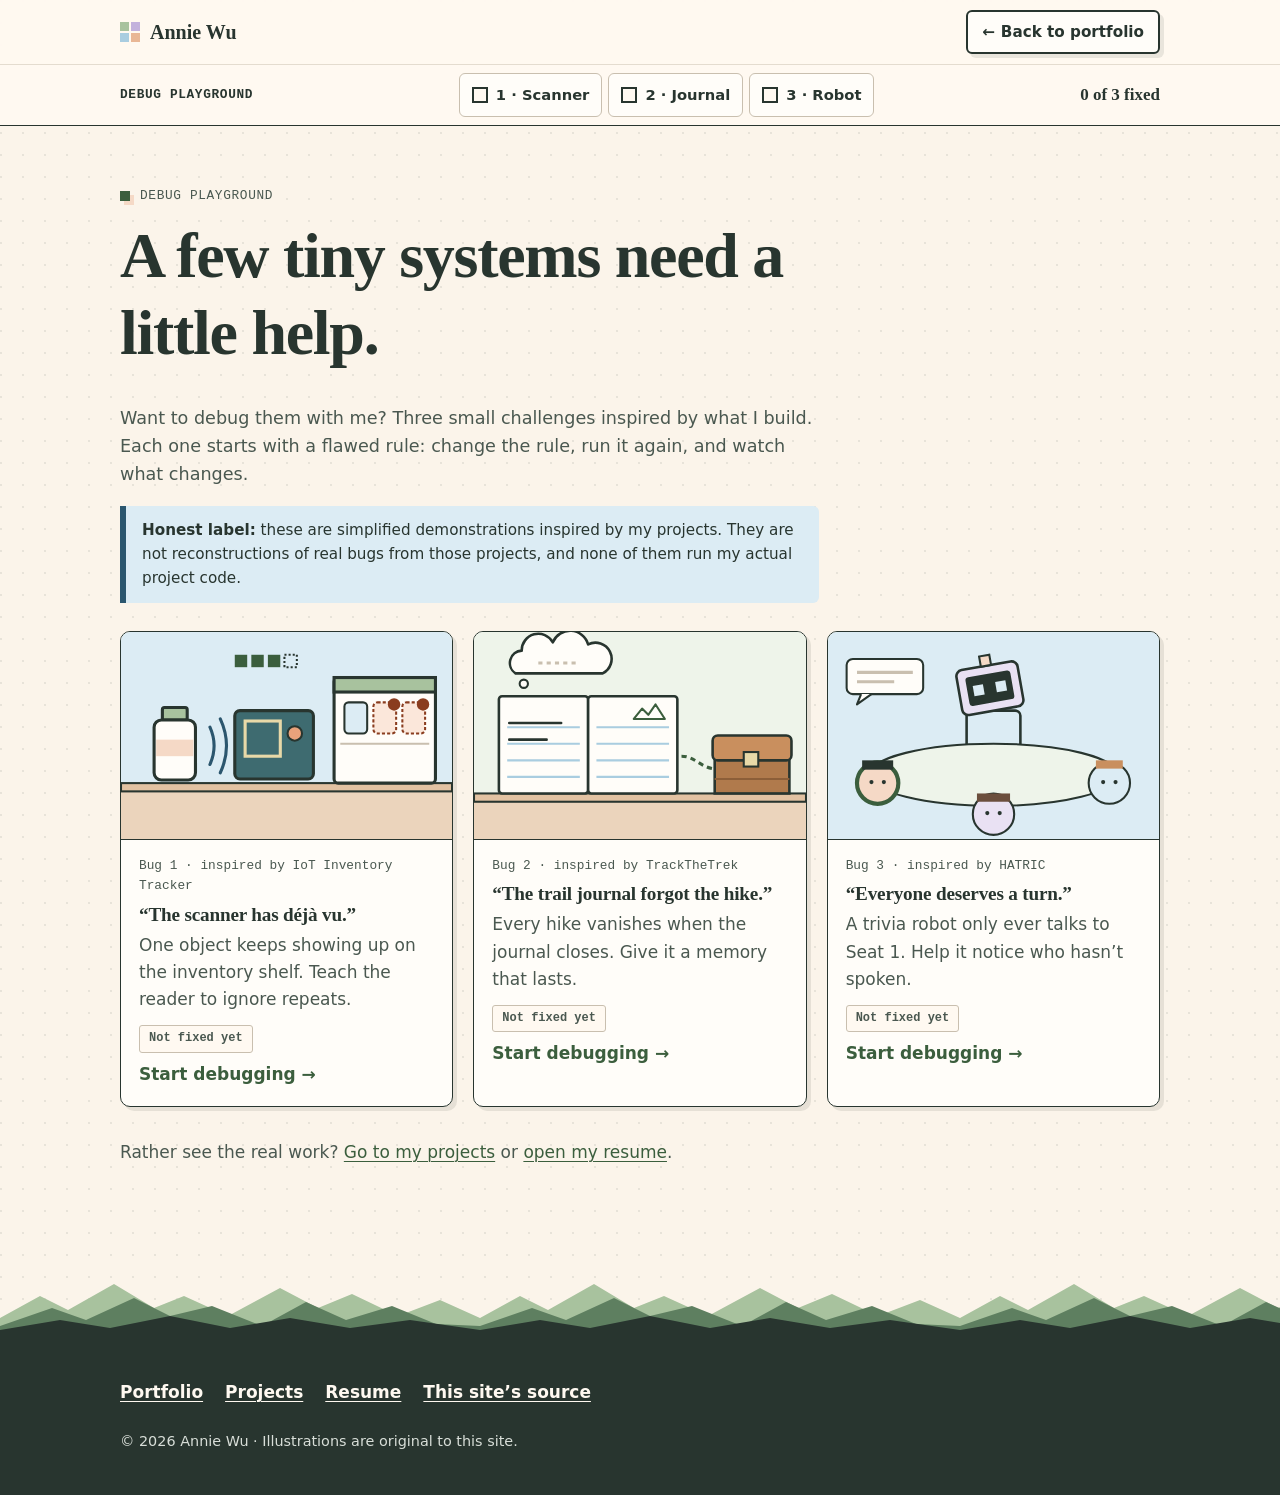
==== playground/index.html @ b7afb251 "base work" ====
<!doctype html>
<html lang="en">
<head>
  <meta charset="utf-8">
  <meta name="viewport" content="width=device-width, initial-scale=1">
  <title>Debug Playground · Annie Wu</title>
  <meta name="description" content="Annie Wu's Debug Playground: three tiny interactive systems, inspired by her projects, that need a little help.">
  <meta name="theme-color" content="#FFF9F1">
  <link rel="icon" href="../assets/favicon.svg" type="image/svg+xml">
  <link rel="stylesheet" href="../styles.css?v=20261107l">
  <script>document.documentElement.classList.add('js');</script>
</head>
<body class="pg-page">
  <a class="skip-link" href="#main">Skip to main content</a>

  <header class="site-header">
    <div class="wrap header-inner">
      <a class="brand" href="../index.html" aria-label="Annie Wu, back to the portfolio">
        <span class="brand-mark" aria-hidden="true"><i></i><i></i><i></i><i></i></span>
        Annie Wu
      </a>
      <a class="btn btn-small btn-secondary" href="../index.html"><span aria-hidden="true">←</span> Back to portfolio</a>
    </div>
  </header>

  <nav class="pg-subnav" aria-label="Debug Playground">
    <div class="wrap pg-subnav-inner">
      <a class="pg-home" href="index.html" aria-current="page">Debug Playground</a>
      <ol class="pg-steps">
        <li><a href="scanner.html" data-chip="scanner"><span class="chip-box" aria-hidden="true"></span>1 · Scanner<span class="visually-hidden" data-chip-state> (not fixed yet)</span></a></li>
        <li><a href="journal.html" data-chip="journal"><span class="chip-box" aria-hidden="true"></span>2 · Journal<span class="visually-hidden" data-chip-state> (not fixed yet)</span></a></li>
        <li><a href="robot.html" data-chip="robot"><span class="chip-box" aria-hidden="true"></span>3 · Robot<span class="visually-hidden" data-chip-state> (not fixed yet)</span></a></li>
      </ol>
      <p class="pg-count"><span data-fixed-count>0</span> of 3 fixed</p>
    </div>
  </nav>

  <main id="main" tabindex="-1" class="pg-main">
    <div class="wrap">
      <header class="pg-hub-head">
        <p class="section-kicker"><span class="block-dot" aria-hidden="true"></span>Debug Playground</p>
        <h1>A few tiny systems need a little help.</h1>
        <p class="section-intro">Want to debug them with me? Three small challenges inspired by what I build. Each one starts with a flawed rule: change the rule, run it again, and watch what changes.</p>
        <p class="disclaimer"><strong>Honest label:</strong> these are simplified demonstrations inspired by my projects. They are not reconstructions of real bugs from those projects, and none of them run my actual project code.</p>
      </header>
      <ol class="pg-cards" aria-label="The three bugs">
          <li class="pg-card">
            <img src="../assets/pg-scanner.svg" width="320" height="200" alt="Illustration: a water bottle at an RFID reader, with the same bottle on the inventory shelf three times.">
            <div class="pg-card-body">
              <p class="scenario-num">Bug 1 · inspired by IoT Inventory Tracker</p>
              <h2><a href="scanner.html">“The scanner has déjà vu.”</a></h2>
              <p>One object keeps showing up on the inventory shelf. Teach the reader to ignore repeats.</p>
              <p class="pg-card-foot"><span class="status-badge" data-status="scanner">Not fixed yet</span> <span class="pg-card-cta" aria-hidden="true">Start debugging →</span></p>
            </div>
          </li>
          <li class="pg-card">
            <img src="../assets/pg-journal.svg" width="320" height="200" alt="Illustration: an open trail journal, a thought cloud, and a storage chest.">
            <div class="pg-card-body">
              <p class="scenario-num">Bug 2 · inspired by TrackTheTrek</p>
              <h2><a href="journal.html">“The trail journal forgot the hike.”</a></h2>
              <p>Every hike vanishes when the journal closes. Give it a memory that lasts.</p>
              <p class="pg-card-foot"><span class="status-badge" data-status="journal">Not fixed yet</span> <span class="pg-card-cta" aria-hidden="true">Start debugging →</span></p>
            </div>
          </li>
          <li class="pg-card">
            <img src="../assets/pg-robot.svg" width="320" height="200" alt="Illustration: a blocky robot at a round table looking at one of three players.">
            <div class="pg-card-body">
              <p class="scenario-num">Bug 3 · inspired by HATRIC</p>
              <h2><a href="robot.html">“Everyone deserves a turn.”</a></h2>
              <p>A trivia robot only ever talks to Seat 1. Help it notice who hasn’t spoken.</p>
              <p class="pg-card-foot"><span class="status-badge" data-status="robot">Not fixed yet</span> <span class="pg-card-cta" aria-hidden="true">Start debugging →</span></p>
            </div>
          </li>
      </ol>
      <p class="pg-hub-foot">Rather see the real work? <a href="../index.html#projects">Go to my projects</a> or <a href="../Annie-Wu-Resume.pdf" target="_blank" rel="noopener">open my resume<span class="visually-hidden"> (PDF, opens in a new tab)</span></a>.</p>
    </div>
  </main>

  <footer class="site-footer pg-footer">
    <div class="mountains" aria-hidden="true"></div>
    <div class="wrap footer-inner">
      <ul class="footer-links">
        <li><a href="../index.html">Portfolio</a></li>
        <li><a href="../index.html#projects">Projects</a></li>
        <li><a href="../Annie-Wu-Resume.pdf" target="_blank" rel="noopener">Resume<span class="visually-hidden"> (PDF, opens in a new tab)</span></a></li>
        <li><a href="https://github.com/awu0521/anniewu.dev" target="_blank" rel="noopener">This site’s source<span class="visually-hidden"> (opens in a new tab)</span></a></li>
      </ul>
      <p class="footer-note">© 2026 Annie Wu · Illustrations are original to this site.</p>
    </div>
  </footer>

  <script src="../script.js?v=20261107l" defer></script>
</body>
</html>
---- styles.css ----
/* =========================================================
   Annie Wu — The Portfolio You Can Debug
   Plain CSS, no build step.
   ========================================================= */

:root {
  /* Palette from the brief */
  --cream: #FFF9F1;
  --ink: #28352F;
  --sage: #DCE8D6;
  --lavender: #E9E1F3;
  --blue: #DCECF4;
  --peach: #F5D9C6;

  /* Derived, contrast-safe accents (all ≥ 4.5:1 on cream and on their tints) */
  --ink-soft: #4A5850;
  --sage-deep: #3B5E3D;
  --lavender-deep: #574178;
  --blue-deep: #2B566E;
  --peach-deep: #84442A;
  --paper: #FFFDF9;
  --line: #E4DCCF;
  --line-strong: #C9BFAF;
  --ok: #2F6B3A;
  --ok-bg: #E3F0DD;
  --warn: #8A3D1F;
  --warn-bg: #FBE7DA;

  --shadow-soft: 0 1px 2px rgba(40, 53, 47, .06), 0 6px 20px rgba(40, 53, 47, .06);
  --shadow-block: 4px 4px 0 rgba(40, 53, 47, .10);
  --radius: 10px;
  --radius-sm: 6px;

  --font-serif: "Iowan Old Style", "Palatino Linotype", Palatino, "Book Antiqua", Georgia, "Times New Roman", serif;
  --font-sans: system-ui, -apple-system, "Segoe UI", Roboto, "Helvetica Neue", Arial, sans-serif;
  --font-mono: ui-monospace, "SF Mono", Menlo, Consolas, "Liberation Mono", monospace;

  --wrap: 1120px;
  --gutter: clamp(16px, 4vw, 40px);
  --section-y: clamp(56px, 7vw, 88px);
  --header-h: 64px;
}

*, *::before, *::after { box-sizing: border-box; }

html {
  scroll-behavior: smooth;
  scroll-padding-top: calc(var(--header-h) + 12px);
  -webkit-text-size-adjust: 100%;
}

body {
  margin: 0;
  background: var(--cream);
  color: var(--ink);
  font-family: var(--font-sans);
  font-size: 1.0625rem;
  line-height: 1.6;
  text-rendering: optimizeLegibility;
  overflow-x: hidden;
}

img, svg { max-width: 100%; height: auto; display: block; }

h1, h2, h3, h4 {
  font-family: var(--font-serif);
  line-height: 1.2;
  margin: 0 0 .5em;
  font-weight: 700;
  letter-spacing: -.01em;
}
h1 { font-size: clamp(2.4rem, 5.6vw, 4rem); letter-spacing: -.02em; }
h2 { font-size: clamp(1.8rem, 3.6vw, 2.6rem); }
h3 { font-size: 1.3rem; }
h4 { font-size: 1rem; font-family: var(--font-sans); }

p { margin: 0 0 1em; }
ul, ol { padding-left: 1.2em; }

a { color: var(--sage-deep); text-decoration-thickness: .08em; text-underline-offset: .18em; }
a:hover { color: var(--ink); }

code, .mono { font-family: var(--font-mono); font-size: .88em; }
code { background: rgba(40, 53, 47, .06); padding: .08em .35em; border-radius: 4px; }

/* Visible keyboard focus everywhere */
:focus-visible {
  outline: 3px solid var(--blue-deep);
  outline-offset: 3px;
  border-radius: 4px;
}
main:focus { outline: none; }

.visually-hidden {
  position: absolute !important;
  width: 1px; height: 1px;
  padding: 0; margin: -1px;
  overflow: hidden; clip: rect(0 0 0 0);
  white-space: nowrap; border: 0;
}

.skip-link {
  position: absolute;
  left: 12px; top: -100px;
  z-index: 100;
  background: var(--ink);
  color: var(--cream);
  padding: 10px 16px;
  border-radius: var(--radius-sm);
  font-weight: 600;
}
.skip-link:focus { top: 12px; color: var(--cream); }

.wrap {
  width: 100%;
  max-width: var(--wrap);
  margin: 0 auto;
  padding: 0 var(--gutter);
}

/* ---------- Header ---------- */
.site-header {
  position: sticky;
  top: 0;
  z-index: 50;
  background: rgba(255, 249, 241, .92);
  backdrop-filter: saturate(140%) blur(8px);
  -webkit-backdrop-filter: saturate(140%) blur(8px);
  border-bottom: 1px solid var(--line);
}
.header-inner {
  display: flex;
  align-items: center;
  justify-content: space-between;
  min-height: var(--header-h);
  gap: 16px;
}
.brand {
  display: inline-flex;
  align-items: center;
  gap: 10px;
  font-family: var(--font-serif);
  font-weight: 700;
  font-size: 1.25rem;
  color: var(--ink);
  text-decoration: none;
}
.brand-mark {
  display: grid;
  grid-template-columns: 9px 9px;
  gap: 2px;
}
.brand-mark i { width: 9px; height: 9px; display: block; }
.brand-mark i:nth-child(1) { background: #A8C29E; }
.brand-mark i:nth-child(2) { background: #C3B2DC; }
.brand-mark i:nth-child(3) { background: #A9CDE0; }
.brand-mark i:nth-child(4) { background: #E9B795; }

.site-nav ul {
  list-style: none;
  display: flex;
  gap: 4px;
  margin: 0;
  padding: 0;
}
.site-nav a {
  display: block;
  padding: 8px 12px;
  border-radius: var(--radius-sm);
  color: var(--ink);
  text-decoration: none;
  font-size: .95rem;
  font-weight: 500;
}
.site-nav a:hover { background: var(--sage); }
.site-nav .nav-resume {
  border: 1.5px solid var(--ink);
  margin-left: 6px;
}
.site-nav .nav-resume:hover { background: var(--ink); color: var(--cream); }

.nav-toggle {
  display: none;
  align-items: center;
  gap: 8px;
  font: inherit;
  font-weight: 600;
  font-size: .95rem;
  color: var(--ink);
  background: transparent;
  border: 1.5px solid var(--ink);
  border-radius: var(--radius-sm);
  min-height: 44px;
  padding: 0 14px;
  cursor: pointer;
}
.nav-toggle-bars,
.nav-toggle-bars::before,
.nav-toggle-bars::after {
  display: block;
  width: 16px;
  height: 2px;
  background: var(--ink);
  position: relative;
}
.nav-toggle-bars::before, .nav-toggle-bars::after { content: ""; position: absolute; left: 0; }
.nav-toggle-bars::before { top: -5px; }
.nav-toggle-bars::after { top: 5px; }

@media (max-width: 860px) {
  /* Only collapse when JS is running; without JS the links simply wrap. */
  .js .nav-toggle { display: inline-flex; }
  .js .site-nav {
    position: absolute;
    left: 0; right: 0; top: 100%;
    background: var(--cream);
    border-bottom: 1px solid var(--line);
    box-shadow: var(--shadow-soft);
    padding: 8px var(--gutter) 16px;
    display: none;
  }
  .js .site-nav.is-open { display: block; }
  .js .site-nav ul { flex-direction: column; }
  .js .site-nav a { padding: 12px; font-size: 1.05rem; }
  .js .site-nav .nav-resume { margin: 8px 0 0; text-align: center; }

  html:not(.js) .header-inner { flex-wrap: wrap; padding-top: 8px; padding-bottom: 8px; }
  html:not(.js) .site-nav ul { flex-wrap: wrap; }
}

/* ---------- Buttons & links ---------- */
.btn {
  display: inline-flex;
  align-items: center;
  justify-content: center;
  gap: 6px;
  min-height: 46px;
  padding: 10px 20px;
  border-radius: var(--radius-sm);
  border: 2px solid var(--ink);
  font: inherit;
  font-weight: 600;
  font-size: 1rem;
  line-height: 1.2;
  text-decoration: none;
  cursor: pointer;
  touch-action: manipulation;
  transition: transform .12s ease, box-shadow .12s ease, background-color .12s ease;
  -webkit-user-select: none;
  user-select: none;
}
.btn-primary { background: var(--ink); color: var(--cream); box-shadow: var(--shadow-block); }
.btn-primary:hover { color: var(--cream); background: #1d2823; }
.btn-secondary { background: var(--paper); color: var(--ink); box-shadow: var(--shadow-block); }
.btn-secondary:hover { background: var(--sage); color: var(--ink); }
.btn-ghost { background: transparent; color: var(--ink); border-color: var(--line-strong); border-style: dashed; }
.btn-ghost:hover { background: rgba(40, 53, 47, .05); color: var(--ink); }
.btn:active { transform: translate(2px, 2px); box-shadow: 2px 2px 0 rgba(40, 53, 47, .10); }
.btn-small { min-height: 44px; padding: 8px 14px; font-size: .95rem; }
.btn-note { font-weight: 400; font-size: .85em; opacity: .85; }
.btn[disabled], .btn[aria-disabled="true"] { opacity: .55; cursor: progress; }

.text-link {
  font-weight: 600;
  color: var(--sage-deep);
}
.text-link span { display: inline-block; transition: transform .15s ease; }
.text-link:hover span { transform: translateX(3px); }

.actions { display: flex; flex-wrap: wrap; gap: 12px; margin: 28px 0 32px; }

/* ---------- Hero: the whole room (wall + bookshelf + window + desk) ---------- */
.hero {
  --desk-h: clamp(120px, 15vh, 168px);   /* depth of the desk top */
  --k: 1;            /* scale for the desk items */
  --edge: calc(var(--desk-h) + 13px); /* top of the desk's back edge, where things stand */
  position: relative;
  display: flex;
  flex-direction: column;
  min-height: calc(100vh - var(--header-h));
  min-height: calc(100svh - var(--header-h));
  background: #FBF1E4;
  overflow: hidden;
}
.room-wall {
  flex: 1;
  position: relative;
  display: flex;
  align-items: flex-start;
  padding: clamp(20px, 3.5vh, 52px) 0 calc(64px * var(--k) + clamp(36px, 6vh, 80px));
}
.room-wall::before { /* a few faint blocks on the wall */
  content: "";
  position: absolute;
  top: 40px; left: 47%;
  width: 16px; height: 16px;
  background: #F3E5D3;
  box-shadow: 30px 34px 0 -4px #F3E5D3, -70px 150px 0 -3px #F3E5D3, 46px 260px 0 -5px #F3E5D3, 420px 10px 0 -4px #F3E5D3;
}
.room-wall > .wrap { width: 100%; }
.room-grid {
  position: relative;
  display: grid;
  grid-template-columns: minmax(0, 1.1fr) minmax(0, .9fr);
  gap: clamp(28px, 5vw, 72px);
  align-items: start;
}
.room-left { padding-top: clamp(8px, 4vh, 48px); }
.eyebrow {
  font-family: var(--font-mono);
  font-size: .8rem;
  letter-spacing: .04em;
  text-transform: uppercase;
  color: var(--ink-soft);
  margin-bottom: 18px;
}
.lede { font-size: clamp(1.1rem, 1.6vw, 1.25rem); max-width: 32em; color: var(--ink); }
.hero h1 { font-size: clamp(2rem, min(4.4vw, 6.4vh), 3.2rem); }
.bug-g { color: var(--warn); font-style: italic; letter-spacing: -.02em; } /* the bug that snuck into "building" */

/* Bookshelf with two books that are the hero's links */
.shelf {
  position: relative;
  display: flex;
  align-items: flex-end;
  width: max-content;
  min-width: 290px;
  margin-top: clamp(16px, 3vh, 30px);
  padding: 0 24px;
}
.shelf-books { display: flex; align-items: flex-end; gap: 6px; }
.book {
  position: relative;
  display: flex;
  align-items: center;
  justify-content: center;
  width: 56px;
  border: 3px solid var(--ink);
  border-radius: 4px 4px 2px 2px;
  color: var(--ink);
  text-decoration: none;
  box-shadow: 4px 0 0 rgba(40, 53, 47, .14);
  transition: transform .18s ease, box-shadow .18s ease;
}
.book::before, .book::after { /* spine bands */
  content: "";
  position: absolute;
  left: 0; right: 0;
  height: 8px;
  background: rgba(40, 53, 47, .18);
}
.book::before { top: 14px; }
.book::after { bottom: 14px; }
.book-about { height: clamp(118px, 15vh, 156px); background: #E9B795; }
.book-skills { height: clamp(110px, 14vh, 146px); width: 50px; background: #A9CDE0; }
.book-projects { height: clamp(128px, 16.5vh, 166px); background: #C3B2DC; }
.book-resume { height: clamp(116px, 15vh, 154px); width: 52px; background: #A8C29E; }
.book-label {
  writing-mode: vertical-rl;
  font-family: var(--font-mono);
  font-weight: 700;
  font-size: .74rem;
  letter-spacing: .08em;
  text-transform: uppercase;
  white-space: nowrap;
}
.book:hover, .book:focus-visible { transform: translateY(-14px); color: var(--ink); box-shadow: 4px 6px 0 rgba(40, 53, 47, .16); }
.book:focus-visible { outline-offset: 4px; }
/* An unlabeled book leaning against the others */
.book-lean {
  height: clamp(100px, 13vh, 138px);
  width: 28px;
  margin-left: clamp(20px, 2.7vh, 28px);
  background: #E9E1F3;
  transform-origin: bottom left;
  rotate: -12deg;
  pointer-events: none;
}
.shelf-ball { width: 52px; height: auto; margin-left: 14px; }
.shelf-plant { width: 46px; height: auto; margin-left: 10px; }
.shelf-plank {
  position: absolute;
  left: 0; right: 0; bottom: -14px;
  height: 14px;
  background: #E8CDB2;
  border: 3px solid var(--ink);
  border-radius: 3px;
}
.shelf-plank::before, .shelf-plank::after { /* brackets */
  content: "";
  position: absolute;
  top: 100%;
  width: 12px; height: 16px;
  background: #D9B795;
  border: 2.5px solid var(--ink);
  border-top: 0;
}
.shelf-plank::before { left: 18px; }
.shelf-plank::after { right: 18px; }
.shelf-hint {
  position: static;
  max-width: 480px;
  margin: 10px 0 0 auto;
  padding-left: 2.5%;
  font-family: var(--font-mono);
  font-size: .72rem;
  letter-spacing: .06em;
  color: var(--ink-soft);
}

/* Window (now on the right) and the pinned sticky note */
.room-right { position: relative; padding-top: clamp(12px, 6vh, 64px); margin-right: calc(-1 * clamp(0px, 1.8vw, 30px)); }
.window-unit { position: relative; max-width: 480px; margin: 0 0 0 auto; }
.room-window { max-width: none; }
/* The window sill IS the bookshelf: the books stand on the sill drawn in the window
   picture, in front of the bottom of the mountain view. Positions are fractions of the
   window drawing (sill: x 36–372 of 344 wide, its top edge 19.5 units above the bottom). */
.shelf.shelf-sill {
  position: absolute;
  left: 5%; right: 5%;
  bottom: 7.8%;
  width: auto;
  min-width: 0;
  margin: 0;
  padding: 0 10px;
}
.shelf-sill .shelf-plant { margin-left: auto; }
.shelf-sill .shelf-plank { display: none; } /* the drawn window sill is the shelf */
.room-window svg { display: block; width: 100%; height: auto; }

/* The desk: full width along the bottom of the hero */
.desk-unit {
  position: relative;
  flex: none;
  width: min(calc(100% - 2 * var(--gutter)), calc(var(--wrap) + 160px));
  margin: 0 auto;
}
.desk {
  position: relative;
  height: var(--desk-h);
  border-left: 3px solid var(--ink);
  border-right: 3px solid var(--ink);
  background:
    linear-gradient(90deg, transparent 0 8%, #E2C8AE 8% 14%, transparent 14% 52%, #E2C8AE 52% 62%, transparent 62%) 0 34% / 100% 4px no-repeat,
    linear-gradient(90deg, transparent 0 30%, #E2C8AE 30% 38%, transparent 38% 80%, #E2C8AE 80% 88%, transparent 88%) 0 72% / 100% 4px no-repeat,
    #EBD4BC;
}
.desk::before { /* the desk's back edge */
  content: "";
  position: absolute;
  left: -3px; right: -3px; top: -16px;
  height: 16px;
  background: #E2C2A2;
  border: 3px solid var(--ink);
  border-radius: 4px 4px 0 0;
}
.desk-front { /* thick front edge of the desk top, with legs below */
  position: relative;
  height: 26px;
  background: #D9B795;
  border: 3px solid var(--ink);
  border-radius: 0 0 4px 4px;
  box-shadow: inset 0 -6px 0 rgba(40, 53, 47, .08);
}
.desk-leg {
  position: absolute;
  top: calc(100% + 3px);
  width: 22px;
  height: clamp(18px, 3.4vh, 34px);
  background: #C9A07A;
  border: 3px solid var(--ink);
  border-top: 0;
}
.leg-l { left: 4%; }
.leg-r { right: 4%; }
.room-floor {
  flex: none;
  height: calc(clamp(18px, 3.4vh, 34px) + 14px);
  margin-top: 0;
  background: linear-gradient(#FBF1E4 0 calc(100% - 14px), var(--ink) calc(100% - 14px) calc(100% - 11px), #E8D5BE calc(100% - 11px));
}
.desk-items { position: relative; max-width: var(--wrap); height: 100%; margin: 0 auto; }
.desk-item { position: absolute; display: block; margin: 0; }
.desk-item > svg { display: block; width: 100%; height: auto; }
.item-breadboard { left: 3%; bottom: calc(var(--desk-h) * .16); width: calc(132px * var(--k)); }
.item-breadboard > svg { rotate: -6deg; } /* a little askew */
.item-computer {
  left: 2%;
  bottom: var(--edge);
  width: calc(460px * var(--k));
  display: flex;
  flex-direction: column;
  align-items: center;
}
.monitor {
  position: relative;
  width: 100%;
  padding: calc(12px * var(--k)) calc(12px * var(--k)) calc(18px * var(--k));
  background: #FFFDF9;
  border: 3px solid var(--ink);
  border-radius: 10px;
  box-shadow: 5px 5px 0 rgba(40, 53, 47, .14);
}
.monitor::after { /* power light */
  content: "";
  position: absolute;
  right: 14px; bottom: calc(6px * var(--k));
  width: 6px; height: 6px;
  background: #7FC77A;
  border: 1.5px solid var(--ink);
}
.monitor-screen {
  padding: calc(10px * var(--k)) calc(14px * var(--k)) calc(12px * var(--k));
  background:
    repeating-linear-gradient(0deg, rgba(143, 227, 155, .05) 0 1px, transparent 1px 3px),
    #17201C;
  border: 2.5px solid var(--ink);
  border-radius: 6px;
  font-family: var(--font-mono);
  font-size: calc(.86rem * var(--k));
  line-height: 1.5;
  color: #8FE39B;
  text-shadow: 0 0 6px rgba(143, 227, 155, .25);
}
.monitor-screen p { margin: 0; }
.monitor-screen .term-bar {
  display: flex;
  justify-content: space-between;
  gap: 8px;
  margin-bottom: .5em;
  padding-bottom: .35em;
  border-bottom: 1px dashed rgba(143, 227, 155, .3);
  font-size: .78em;
  letter-spacing: .1em;
  text-transform: uppercase;
  color: #6FBF7B;
}
.term-status { display: inline-flex; align-items: center; gap: 4px; }
.term-status i { width: 7px; height: 7px; background: #8FE39B; display: inline-block; }
.term-status i:nth-child(2) { background: #F5D9C6; }
.term-status i:nth-child(3) { background: #A9CDE0; }
.term-prompt { color: #F5D9C6; }
.term-line { color: #DCECF4; }
.monitor-screen .term-out { margin: .15em 0 .3em; }
.term-cursor {
  display: inline-block;
  width: .6em; height: 1.1em;
  vertical-align: text-bottom;
  background: #8FE39B;
  animation: term-blink 1.1s steps(1) infinite;
}
@keyframes term-blink { 50% { opacity: 0; } }
.monitor-screen .term-note { min-height: 1.5em; }
.monitor-screen .is-dim { color: #5E9E69; }

/* Fade between the hero and a section when a book is pulled */
.page-fade {
  position: fixed;
  inset: 0;
  z-index: 45; /* under the sticky header */
  background: var(--cream);
  opacity: 0;
  pointer-events: none;
  transition: opacity .4s ease;
}
.page-fade.is-on { opacity: 1; }
.is-entering { animation: section-in .75s ease both; }
@keyframes section-in { from { opacity: 0; transform: translateY(16px); } to { opacity: 1; transform: none; } }
h2[tabindex="-1"]:focus { outline: none; }
.monitor-neck {
  width: calc(46px * var(--k));
  height: calc(24px * var(--k));
  background: #E4DCCF;
  border-left: 3px solid var(--ink);
  border-right: 3px solid var(--ink);
}
.monitor-base {
  width: calc(160px * var(--k));
  height: calc(12px * var(--k));
  background: #E4DCCF;
  border: 3px solid var(--ink);
  border-radius: 6px 6px 2px 2px;
}
.item-parts { left: 15.4%; bottom: calc(var(--desk-h) * .04); width: calc(86px * var(--k)); }
.item-keyboard { left: 24%; bottom: calc(var(--desk-h) * .14); width: calc(244px * var(--k)); }
.item-mouse { left: 47.6%; bottom: calc(var(--desk-h) * .18); width: calc(46px * var(--k)); rotate: 8deg; }
.mouse-cord { position: absolute; inset: 0; width: 100%; height: 100%; overflow: visible; pointer-events: none; }
.mouse-cord path { fill: none; stroke: var(--ink); stroke-width: 2.5; stroke-linecap: round; }
.item-pup { left: 58%; bottom: var(--edge); width: calc(130px * var(--k)); }
.item-nameplate { /* a long white desk name bar, extruded up and to the right */
  left: 56%;
  bottom: calc(var(--desk-h) * .58);
  display: flex;
  align-items: center;
  gap: 12px;
  padding: 7px 26px;
  background: #FFFFFF;
  border: 2.5px solid var(--ink);
  border-radius: 2px;
  box-shadow:
    1px -1px 0 #E4DCCF, 2px -2px 0 #E4DCCF, 3px -3px 0 #E4DCCF, 4px -4px 0 #E4DCCF,
    5px -5px 0 #E4DCCF, 6px -6px 0 #E4DCCF, 7px -7px 0 #E4DCCF, 8px -8px 0 #E4DCCF,
    9px -9px 0 var(--ink),
    3px 5px 0 rgba(40, 53, 47, .16);
  line-height: 1;
  white-space: nowrap;
}
.nameplate-name { font-family: var(--font-serif); font-weight: 800; font-size: 1rem; }
.nameplate-sep { width: 6px; height: 6px; background: var(--ink); }
.nameplate-role { font-family: var(--font-mono); font-size: .68rem; font-weight: 700; letter-spacing: .1em; text-transform: uppercase; color: var(--ink-soft); }
.item-board { left: 81%; bottom: calc(var(--desk-h) * .14); width: calc(158px * var(--k)); }

/* Short laptop screens: tighten the wall so the whole room fits */
@media (min-width: 761px) and (max-height: 860px) {
  .room-wall { padding-top: 14px; }
  .hero .eyebrow { margin-bottom: 10px; }
  .hero h1 { margin-bottom: .3em; }
  .hero .lede { margin-bottom: 0; }
  .shelf { margin-top: 12px; }
}
@media (max-width: 1000px) {
  .hero { --k: .85; --desk-h: clamp(128px, 16vh, 166px); }
  .item-board { left: 79%; }
  .item-nameplate { left: 53.5%; }
}
@media (max-width: 760px) {
  .hero { min-height: 0; }
  .room-grid { grid-template-columns: 1fr; gap: 56px; }
  .room-wall { padding-bottom: calc(130px * var(--k)); }
  .room-left { padding-top: 0; }
  .room-right { padding-top: 0; margin-right: 0; }
  .window-unit { max-width: 380px; margin: 8px auto 0; }
}
@media (max-width: 560px) {
  .hero { --k: .72; --desk-h: 140px; }
  .item-mouse, .item-board, .item-nameplate, .shelf-plant, .item-parts { display: none; }
  .item-breadboard { left: 2%; }
  .item-keyboard { left: 49.5%; width: 49%; }
  .item-pup { left: 74%; }
  .room-wall { padding-bottom: 244px; }
  .item-computer { left: 1%; width: 71%; }
  .monitor-screen { font-size: .62rem; padding: 6px 8px 8px; }
  .shelf.shelf-sill { padding: 0 6px; }
  .book { width: 40px; }
  .book-skills, .book-resume { width: 38px; }
  .book-about { height: 104px; } .book-skills { height: 96px; } .book-projects { height: 116px; } .book-resume { height: 102px; }
  .book-lean { width: 22px; height: 88px; margin-left: 18px; }
  .book-label { font-size: .6rem; letter-spacing: .06em; }
  .shelf-ball { width: 36px; margin-left: auto; }
}

/* ---------- Sections ---------- */
.section { padding: var(--section-y) 0; position: relative; }
.section-tint { background: linear-gradient(180deg, rgba(220, 232, 214, .45), rgba(220, 236, 244, .35)); }
.section-tint::before { /* blocky top edge */
  content: "";
  position: absolute; left: 0; right: 0; top: 0; height: 8px;
  background:
    linear-gradient(90deg, transparent 0 24px, var(--cream) 24px 48px) repeat-x;
  background-size: 48px 8px;
  opacity: .9;
}
.section-kicker {
  display: inline-flex;
  align-items: center;
  gap: 10px;
  font-family: var(--font-mono);
  font-size: .8rem;
  letter-spacing: .05em;
  text-transform: uppercase;
  color: var(--ink-soft);
  margin-bottom: 12px;
}
.block-dot {
  width: 10px; height: 10px;
  background: var(--sage-deep);
  box-shadow: 4px 4px 0 var(--peach);
}
.section-intro { font-size: 1.1rem; max-width: 40em; color: var(--ink-soft); }

/* ---------- About ---------- */
.about-grid {
  display: grid;
  grid-template-columns: 1.1fr .9fr;
  gap: clamp(32px, 5vw, 64px);
  align-items: start;
  margin-top: 24px;
}
.about-text p { max-width: 36em; }
.facts { margin: 28px 0 0; display: grid; gap: 14px; }
.facts div {
  display: grid;
  grid-template-columns: 7.5em 1fr;
  gap: 12px;
  padding-top: 14px;
  border-top: 1px dashed var(--line-strong);
}
.facts dt { font-family: var(--font-mono); font-size: .8rem; text-transform: uppercase; letter-spacing: .04em; color: var(--ink-soft); padding-top: .2em; }
.facts dd { margin: 0; }

.field-notes {
  background: var(--paper);
  border: 1.5px solid var(--ink);
  border-radius: var(--radius);
  padding: 22px;
  box-shadow: var(--shadow-block);
  /* notebook ruling */
  background-image: repeating-linear-gradient(180deg, transparent 0 31px, rgba(43, 86, 110, .08) 31px 32px);
}
.notes-title { font-size: 1.2rem; }
.notes-title span { font-family: var(--font-sans); font-weight: 400; font-size: .85rem; color: var(--ink-soft); }
.notes { list-style: none; padding: 0; margin: 0; display: grid; grid-template-columns: 1fr 1fr; gap: 12px; }
.note {
  border-radius: var(--radius-sm);
  padding: 12px 14px;
  display: grid;
  align-content: start;
  gap: 2px;
  font-size: .95rem;
  position: relative;
}
.note strong { font-size: 1rem; }
.note span { color: var(--ink-soft); line-height: 1.45; }
.note-icon { width: 22px; height: 22px; fill: none; stroke: var(--ink); stroke-width: 1.6; stroke-linejoin: round; stroke-linecap: round; margin-bottom: 4px; }
.note-sage { background: var(--sage); --card-bg: var(--sage); }
.note-blue { background: var(--blue); --card-bg: var(--blue); }
.note-peach { background: var(--peach); --card-bg: var(--peach); }
.note-lavender { background: var(--lavender); --card-bg: var(--lavender); }

@media (max-width: 860px) {
  .about-grid { grid-template-columns: 1fr; }
}
@media (max-width: 480px) {
  .notes { grid-template-columns: 1fr; }
  .facts div { grid-template-columns: 1fr; gap: 2px; }
}

/* ---------- Field notes: flip cards with a folded-corner flap ---------- */
.notes .flip {
  padding: 0;
  background: none;
  perspective: 1000px;
  min-height: 220px;
  display: flex;
}
.flip-inner {
  position: relative;
  flex: 1;
  transform-style: preserve-3d;
  transition: transform .6s cubic-bezier(.3, .7, .3, 1);
}
.flip.is-flipped .flip-inner { transform: rotateY(180deg); }
.note-face {
  -webkit-backface-visibility: hidden;
  backface-visibility: hidden;
  border-radius: var(--radius-sm);
}
.note-front {
  height: 100%;
  padding: 12px 14px 30px;
  display: grid;
  align-content: start;
  gap: 2px;
  background: var(--card-bg);
}
.note-front strong { font-size: 1rem; }
.note-front > span { color: var(--ink-soft); line-height: 1.45; }
.note-back {
  position: absolute;
  inset: 0;
  margin: 0;
  overflow: hidden;
  transform: rotateY(180deg);
  background: var(--ink);
}
.note-back img { width: 100%; height: 100%; object-fit: cover; display: block; }
.photo-caption {
  position: absolute;
  top: 0; left: 0; right: 0;
  margin: 0;
  padding: 10px 12px 34px;
  color: #fff;
  font-weight: 700;
  font-size: .92rem;
  line-height: 1.3;
  text-shadow: 0 1px 3px rgba(0, 0, 0, .6);
  background: linear-gradient(rgba(0, 0, 0, .62), rgba(0, 0, 0, 0));
}
/* The flap: a folded-down corner. It's a real button (click/tap/Enter pins the flip). */
.flap {
  position: absolute;
  right: 0;
  bottom: 0;
  z-index: 2;
  width: 30px;
  height: 30px;
  padding: 0;
  border: 0;
  border-radius: 0 0 var(--radius-sm) 0;
  cursor: pointer;
  background:
    linear-gradient(315deg, var(--paper) 0 50%, transparent 50%),
    linear-gradient(315deg, transparent 0 46%, rgba(40, 53, 47, .28) 50%, transparent 56%);
  transition: width .18s ease, height .18s ease;
}
.flap::before { /* the underside of the folded paper */
  content: "";
  position: absolute;
  inset: 0;
  background: linear-gradient(135deg, rgba(255, 253, 249, .95) 0 48%, transparent 50%);
  filter: drop-shadow(-1px -1px 1px rgba(40, 53, 47, .2));
}
.flap::after { /* bigger touch target */
  content: "";
  position: absolute;
  inset: -10px;
}
.flap:hover, .flap:focus-visible, .flip.is-flipped .flap { width: 40px; height: 40px; }
.flap:focus-visible { outline-offset: 2px; }
@media (max-width: 480px) {
  .notes .flip { min-height: 260px; }
}

/* ---------- Superpowers ---------- */
.power {
  background: var(--paper);
  border: 1.5px solid var(--ink);
  border-radius: var(--radius);
  padding: 24px;
  box-shadow: var(--shadow-block);
  position: relative;
  overflow: hidden;
}
.power::before { /* colored block strip */
  content: "";
  position: absolute; left: 0; top: 0; bottom: 0; width: 8px;
}
.power-lavender::before { background: #C3B2DC; }
.power-blue::before { background: #A9CDE0; }
.power-peach::before { background: #E9B795; }
.power-sage::before { background: #A8C29E; }
.power p { color: var(--ink-soft); }
.evidence { font-size: .95rem; margin: 14px 0 0; color: var(--ink) !important; }
.evidence a { font-weight: 600; }

.chips { list-style: none; padding: 0; margin: 0; display: flex; flex-wrap: wrap; gap: 6px; }
.chips li {
  font-family: var(--font-mono);
  font-size: .78rem;
  padding: 4px 9px;
  border-radius: 3px;
  background: var(--cream);
  border: 1px solid var(--line-strong);
  color: var(--ink);
}



/* ---------- Projects ---------- */
.projects {
  display: grid;
  grid-template-columns: repeat(2, minmax(0, 1fr));
  gap: 24px;
  margin-top: 32px;
}
.project {
  display: flex;
  flex-direction: column;
  background: var(--paper);
  border: 1.5px solid var(--ink);
  border-radius: var(--radius);
  padding: 26px;
  box-shadow: var(--shadow-block);
}
.project-head { display: flex; justify-content: space-between; align-items: flex-start; gap: 12px; margin-bottom: 14px; }
.project-head h3 { margin-bottom: 4px; }
.project-meta { font-family: var(--font-mono); font-size: .8rem; color: var(--ink-soft); margin: 0; }
.status {
  flex: none;
  font-family: var(--font-mono);
  font-size: .75rem;
  font-weight: 600;
  padding: 4px 10px;
  border-radius: 3px;
  border: 1.5px solid currentColor;
  white-space: nowrap;
}
.status-progress { color: var(--lavender-deep); background: var(--lavender); }
.status-done { color: var(--sage-deep); background: var(--sage); }

.project-body { margin: 0 0 18px; display: grid; gap: 14px; }
.project-body dt {
  font-family: var(--font-mono);
  font-size: .75rem;
  text-transform: uppercase;
  letter-spacing: .05em;
  color: var(--ink-soft);
  margin-bottom: 4px;
}
.project-body dd { margin: 0; }
.project-body dd ul:not(.chips) { margin: 0; padding-left: 1.1em; }
.project-body dd ul:not(.chips) li + li { margin-top: 6px; }
.project-links { margin: auto 0 0; display: flex; flex-wrap: wrap; align-items: center; gap: 10px 18px; padding-top: 8px; }

.stat { display: flex; align-items: baseline; flex-wrap: wrap; gap: 4px 10px; margin-bottom: 8px; }
.stat-num { font-family: var(--font-serif); font-size: 2rem; font-weight: 700; line-height: 1; color: var(--peach-deep); }
.stat-label { font-weight: 600; }
.fine { font-size: .9rem; color: var(--ink-soft); margin: 0; }

@media (max-width: 860px) {
  .projects { grid-template-columns: 1fr; }
}

/* ---------- Debug Playground cards (playground hub) ---------- */
.pg-cards {
  list-style: none;
  padding: 0;
  margin: 28px 0 0;
  display: grid;
  grid-template-columns: repeat(3, minmax(0, 1fr));
  gap: 20px;
}
.pg-card {
  position: relative;
  background: var(--paper);
  border: 1.5px solid var(--ink);
  border-radius: var(--radius);
  box-shadow: var(--shadow-block);
  overflow: hidden;
  display: flex;
  flex-direction: column;
  transition: transform .15s ease, box-shadow .15s ease;
}
.pg-card:hover { transform: translate(-2px, -2px); box-shadow: 6px 6px 0 rgba(40, 53, 47, .14); }
.pg-card:focus-within { outline: 3px solid var(--blue-deep); outline-offset: 3px; }
.pg-card img { width: 100%; height: auto; border-bottom: 1.5px solid var(--ink); }
.pg-card-body { padding: 16px 18px 18px; display: grid; gap: 6px; }
.pg-card h2, .pg-card h3 { font-size: 1.2rem; margin: 0; }
.pg-card h2 a, .pg-card h3 a { color: var(--ink); text-decoration: none; }
/* The title link covers the whole card, so the card is one big target. */
.pg-card h2 a::after, .pg-card h3 a::after { content: ""; position: absolute; inset: 0; }
.pg-card h2 a:focus-visible, .pg-card h3 a:focus-visible { outline: none; }
.pg-card p { margin: 0; color: var(--ink-soft); }
.pg-card .scenario-num { margin: 0; }
.pg-card-foot { display: flex; justify-content: space-between; align-items: center; gap: 8px; flex-wrap: wrap; margin-top: 6px !important; }
.pg-card-cta { font-weight: 600; color: var(--sage-deep); }
.new-window { color: var(--sage-deep); font-family: var(--font-sans); font-size: .9em; }
.status-badge {
  font-family: var(--font-mono);
  font-size: .75rem;
  font-weight: 600;
  padding: 3px 9px;
  border-radius: 3px;
  border: 1.5px solid var(--line-strong);
  color: var(--ink-soft);
  background: var(--cream);
}
.status-badge.is-fixed { color: var(--ok); background: var(--ok-bg); border-color: var(--ok); }
@media (max-width: 860px) {
  .pg-cards { grid-template-columns: 1fr; max-width: 520px; }
}

/* ---------- Debug Playground: its own pages ---------- */
.pg-page {
  background:
    radial-gradient(circle at 1px 1px, rgba(40, 53, 47, .09) 1px, transparent 1.5px) 0 0 / 22px 22px,
    #FBF4EA;
}
.pg-page .site-header { background: rgba(255, 249, 241, .95); }
.pg-subnav {
  background: var(--cream);
  border-bottom: 1.5px solid var(--ink);
}
.pg-subnav-inner {
  display: flex;
  align-items: center;
  justify-content: space-between;
  gap: 8px 20px;
  flex-wrap: wrap;
  padding-top: 8px;
  padding-bottom: 8px;
}
.pg-home {
  font-family: var(--font-mono);
  font-size: .8rem;
  letter-spacing: .05em;
  text-transform: uppercase;
  color: var(--ink);
  font-weight: 600;
  padding: 10px 0;
}
.pg-home[aria-current="page"] { text-decoration: none; }
.pg-steps { list-style: none; margin: 0; padding: 0; display: flex; flex-wrap: wrap; gap: 6px; }
.pg-steps a {
  display: flex; align-items: center; gap: 8px;
  min-height: 44px;
  padding: 6px 12px;
  border: 1.5px solid var(--line-strong);
  border-radius: var(--radius-sm);
  background: var(--paper);
  color: var(--ink);
  text-decoration: none;
  font-weight: 600;
  font-size: .92rem;
}
.pg-steps a:hover { background: var(--sage); }
.pg-steps a[aria-current="page"] { border-color: var(--ink); background: var(--lavender); }
.pg-count { margin: 0; font-family: var(--font-serif); font-weight: 700; }
.chip-box {
  width: 16px; height: 16px; flex: none;
  border: 2px solid var(--ink);
  background: var(--cream);
  position: relative;
}
.is-fixed .chip-box { background: var(--sage-deep); border-color: var(--sage-deep); }
.is-fixed .chip-box::after {
  content: "";
  position: absolute; left: 3px; top: -1px;
  width: 5px; height: 9px;
  border: solid var(--cream);
  border-width: 0 2.5px 2.5px 0;
  transform: rotate(45deg);
}
@media (max-width: 640px) {
  .pg-count { display: none; }
  .pg-steps { width: 100%; display: grid; grid-template-columns: repeat(3, 1fr); }
  .pg-steps a { justify-content: center; gap: 6px; padding: 4px 4px; font-size: .8rem; white-space: nowrap; }
  .pg-steps .chip-box { width: 14px; height: 14px; }
}

.pg-main { padding: clamp(28px, 5vw, 56px) 0 clamp(48px, 7vw, 80px); overflow-x: clip; }
.pg-hub-head { max-width: 46em; margin-bottom: 8px; }
.pg-hub-foot { margin-top: 32px; color: var(--ink-soft); }
.pg-footer { margin-top: 56px; }

.disclaimer {
  background: var(--blue);
  border-left: 6px solid var(--blue-deep);
  padding: 12px 16px;
  border-radius: 0 var(--radius-sm) var(--radius-sm) 0;
  font-size: .95rem;
  max-width: 46em;
}

.pg-error {
  background: var(--warn-bg);
  color: var(--warn);
  border: 1.5px solid var(--warn);
  border-radius: var(--radius-sm);
  padding: 12px 16px;
}

.pg-pager {
  display: flex;
  justify-content: space-between;
  gap: 12px;
  flex-wrap: wrap;
  margin-top: 28px;
}
.pg-pager a {
  display: inline-flex; align-items: center; gap: 6px;
  min-height: 44px;
  padding: 8px 16px;
  border: 1.5px solid var(--ink);
  border-radius: var(--radius-sm);
  background: var(--paper);
  color: var(--ink);
  font-weight: 600;
  text-decoration: none;
  box-shadow: var(--shadow-block);
}
.pg-pager a:hover { background: var(--sage); }

/* ---------- Scenario layout ---------- */
.scenario {
  background: var(--paper);
  border: 1.5px solid var(--ink);
  border-radius: 14px;
  box-shadow: 6px 6px 0 rgba(40, 53, 47, .10);
  padding: clamp(20px, 3.5vw, 36px);
  position: relative;
}
.scenario::before { /* little block cluster */
  content: "";
  position: absolute; top: -1.5px; right: 28px;
  width: 36px; height: 10px;
  background: linear-gradient(90deg, #A8C29E 0 12px, #C3B2DC 12px 24px, #E9B795 24px 36px);
  border: 1.5px solid var(--ink);
  border-top: 0;
}
.scenario-num { font-family: var(--font-mono); font-size: .8rem; color: var(--ink-soft); margin-bottom: 6px; }
.scenario-head h1 { font-size: clamp(1.9rem, 4.4vw, 2.8rem); margin-bottom: .35em; }
.scenario-problem { max-width: 46em; color: var(--ink-soft); font-size: 1.08rem; }

.scenario-grid {
  display: grid;
  grid-template-columns: minmax(0, .8fr) minmax(0, 1.2fr);
  grid-template-rows: auto 1fr;
  grid-template-areas: "run out" "rule out";
  gap: 18px clamp(20px, 3vw, 36px);
  margin-top: 20px;
  align-items: start;
}
/* DOM order is: run controls → picture/results → rule choice, so on a phone
   the result appears right under the buttons that change it. */
.controls-run { grid-area: run; }
.controls-rule { grid-area: rule; }
.scenario-output { grid-area: out; display: grid; gap: 14px; min-width: 0; }
.scenario-controls { display: grid; gap: 18px; align-content: start; }
.scenario-controls > .btn-ghost { justify-self: start; }

fieldset { border: 0; padding: 0; margin: 0; min-width: 0; }
legend { font-weight: 700; margin-bottom: 8px; padding: 0; }
.legend-note { font-weight: 400; color: var(--ink-soft); font-size: .9em; }

.radio-list, .check-list { display: grid; gap: 8px; }
.radio, .check {
  display: flex;
  gap: 10px;
  align-items: flex-start;
  padding: 10px 12px;
  border: 1.5px solid var(--line-strong);
  border-radius: var(--radius-sm);
  background: var(--cream);
  cursor: pointer;
  min-height: 44px;
}
.radio:has(input:checked), .check:has(input:checked) { border-color: var(--ink); background: var(--sage); }
.radio:has(input:disabled) { opacity: .6; cursor: not-allowed; }
.radio input, .check input {
  width: 20px; height: 20px; margin: 2px 0 0; flex: none;
  accent-color: var(--sage-deep);
}
.radio span, .check span { display: grid; }
.radio small, .check small { color: var(--ink-soft); font-size: .88rem; line-height: 1.4; }
.tag-options { grid-template-columns: 1fr; }
.tag-options .radio { padding: 8px 10px; }
.tag-options .radio small { font-family: var(--font-mono); font-size: .75rem; }

.control-row { display: flex; flex-wrap: wrap; gap: 10px; }

.feedback {
  margin: 0;
  padding: 12px 16px;
  border-radius: var(--radius-sm);
  font-weight: 600;
  border: 1.5px solid transparent;
}
.feedback:empty { display: none; }
.feedback.is-bug { background: var(--warn-bg); color: var(--warn); border-color: rgba(138, 61, 31, .35); }
.feedback.is-fixed { background: var(--ok-bg); color: var(--ok); border-color: rgba(47, 107, 58, .45); }
.feedback.is-info { background: var(--blue); color: var(--blue-deep); border-color: rgba(43, 86, 110, .3); }
.feedback .fb-title { display: block; font-family: var(--font-serif); font-size: 1.1rem; }
.feedback .fb-detail { display: block; font-weight: 400; color: var(--ink); margin-top: 2px; }

.compare:empty { display: none; }
.compare {
  border: 1.5px dashed var(--line-strong);
  border-radius: var(--radius-sm);
  padding: 10px 14px;
  font-size: .92rem;
  background: var(--cream);
}
.compare-title { margin: 0 0 6px; font-size: .8rem; font-family: var(--font-mono); font-weight: 600; text-transform: uppercase; letter-spacing: .05em; color: var(--ink-soft); }
.compare table { width: 100%; border-collapse: collapse; }
.compare th, .compare td { text-align: left; padding: 4px 6px; border-top: 1px solid var(--line); vertical-align: top; }
.compare th { font-weight: 600; }
.compare .is-current th::after { content: " ← now"; font-weight: 400; color: var(--ink-soft); font-size: .85em; }

.explain-section {
  margin-top: 28px;
  padding-top: 20px;
  border-top: 1px dashed var(--line-strong);
}
.explain-section h2 { font-size: 1.4rem; }
.explain-section p { max-width: 50em; color: var(--ink-soft); }
.explain-section .disclaimer { color: var(--ink); }
.explain-section p:last-child { margin-bottom: 0; }

/* ---------- Scenes (the illustrated pictures) ---------- */
.scene-frame {
  margin: 0;
  border: 1.5px solid var(--ink);
  border-radius: var(--radius);
  overflow: hidden;
  background: var(--blue);
}
.scene { width: 100%; height: auto; display: block; }
.scene-caption { padding: 8px 14px; background: var(--paper); border-top: 1.5px solid var(--ink); font-size: .92rem; }
.scene-label { font-family: var(--font-mono); font-size: 12px; letter-spacing: .06em; fill: #4A5850; }
.scene-label-dark { fill: #28352F; font-weight: 700; }
.scene-tag { font-family: var(--font-mono); font-size: 11px; fill: #28352F; }
.scene-readout { font-family: var(--font-mono); font-size: 12px; letter-spacing: .08em; fill: #DCECF4; }

/* Scanner scene */
.scan-item { transform-box: view-box; }
.scan-item.is-scanning { animation: scan-nudge .45s ease; }
@keyframes scan-nudge { 40% { transform: translateX(26px); } 100% { transform: translateX(0); } }
.scan-waves { opacity: 0; }
.scan-waves.is-on { animation: waves .6s ease; }
.scan-waves.is-static-on { opacity: 1; }
@keyframes waves { 0% { opacity: 0; } 30% { opacity: 1; } 100% { opacity: 0; } }
.tape-ok rect { fill: #3B5E3D; }
.tape-ignored rect { fill: #FFF9F1; stroke: #84442A; stroke-width: 2; }
.tape-ignored path { stroke: #84442A; stroke-width: 2; }
.tape-break { stroke: #28352F; stroke-width: 2; stroke-dasharray: 3 3; }
.shelf-slot { fill: #FFF9F1; stroke: #DCE8D6; stroke-width: 1.5; }
.shelf-item.is-dupe .shelf-slot { fill: #FBE7DA; stroke: #8A3D1F; stroke-dasharray: 3 2; stroke-width: 2; }
.dupe-badge { fill: #8A3D1F; }
.dupe-mark { font-family: var(--font-sans); font-weight: 800; font-size: 11px; fill: #FFF9F1; }
.shelf-item { animation: drop-in .3s ease; }
@keyframes drop-in { from { opacity: 0; transform: translateY(-8px); } }
.shelf-item { transform-box: fill-box; }
.counts { display: flex; flex-wrap: wrap; gap: 8px 20px; }
.counts p { margin: 0; display: flex; align-items: center; gap: 8px; font-weight: 600; }

/* Journal scene */
.cloud-text { font-family: var(--font-mono); font-size: 13px; fill: #28352F; }
.cloud-dots rect { fill: #A8C29E; stroke: #28352F; stroke-width: 1; }
.mem-cloud { transition: opacity .4s ease; }
.journal-scene.is-poof .mem-cloud { opacity: .25; }
.page-heading { font-family: var(--font-serif); font-weight: 700; font-size: 15px; fill: #28352F; }
.page-entry { font-family: var(--font-serif); font-style: italic; font-size: 13px; fill: #28352F; }
.page-km { font-family: var(--font-mono); font-size: 10px; fill: #4A5850; }
.page-empty { font-family: var(--font-serif); font-style: italic; font-size: 13px; fill: #4A5850; }
.journal-cover-g {
  transform-box: fill-box;
  transform-origin: left center;
  transform: scaleX(0);
  opacity: 0;
  transition: transform .4s ease, opacity .2s ease;
}
.journal-scene.is-closed .journal-cover-g { transform: scaleX(1); opacity: 1; }
.cover-title { font-family: var(--font-mono); font-weight: 700; font-size: 12px; letter-spacing: .1em; fill: #28352F; }
.cover-sub { font-family: var(--font-mono); font-size: 10px; fill: #4A5850; }
.pipe { fill: none; stroke: #C9BFAF; stroke-width: 3; stroke-dasharray: 5 5; }
.pipe-head { fill: #C9BFAF; }
.pipe-label { font-family: var(--font-mono); font-size: 11px; fill: #84442A; }
.journal-scene.is-persistent .pipe { stroke: #3B5E3D; stroke-dasharray: none; }
.journal-scene.is-persistent .pipe-head { fill: #3B5E3D; }
.journal-scene.is-persistent .pipe-label { fill: #3B5E3D; font-weight: 700; }
.journal-scene.is-persistent .pipe-x { display: none; }
.chest-count { font-family: var(--font-mono); font-size: 13px; font-weight: 700; fill: #28352F; }
.chest-lock { display: none; }
.journal-scene.is-blocked .chest-lock { display: inline; }
.note-text { font-family: var(--font-mono); font-size: 12px; font-weight: 700; fill: #28352F; }
.note-kicker { font-family: var(--font-mono); font-size: 10px; letter-spacing: .1em; fill: #4A5850; }
.journal-state.is-closed { color: var(--warn); }

/* Robot scene */
.table-scene { background: var(--blue); }
.robot-scene { max-width: 520px; margin: 0 auto; overflow: visible; }
.seat-label { font-family: var(--font-mono); font-size: 14px; fill: var(--ink); }
.seat { transition: opacity .2s ease; }
.seat.is-away { opacity: .3; }
.seat.is-picked circle:first-child { stroke-width: 4; stroke: var(--sage-deep); }
.seat.is-empty-picked circle:first-child { stroke-dasharray: 4 4; stroke-width: 3; stroke: var(--warn); }
.robot-head { transition: transform .3s ease; transform-box: fill-box; transform-origin: 50% 100%; }
[data-robot-eyes] { transition: transform .3s ease; }
.speech {
  position: relative;
  background: var(--paper);
  border: 1.5px solid var(--ink);
  border-radius: var(--radius);
  padding: 10px 14px;
  margin: 0 14px 14px;
  font-size: .98rem;
  min-height: 3.2em;
}
.speech::before { /* bubble tail pointing up at the robot */
  content: "";
  position: absolute;
  top: -9px; left: 50%;
  width: 14px; height: 14px;
  background: var(--paper);
  border-left: 1.5px solid var(--ink);
  border-top: 1.5px solid var(--ink);
  transform: translateX(-50%) rotate(45deg);
}
.turn-bars { list-style: none; padding: 0; margin: 0; display: grid; gap: 8px; }
.turn-bars li { display: grid; grid-template-columns: 8.5em 1fr 2.5em; gap: 10px; align-items: center; font-size: .92rem; }
.turn-bars .bar { height: 14px; background: var(--cream); border: 1.5px solid var(--ink); border-radius: 2px; overflow: hidden; }
.turn-bars .bar i { display: block; height: 100%; background: repeating-linear-gradient(90deg, #A8C29E 0 10px, #95B48A 10px 12px); transition: width .25s ease; }
.turn-bars .num { font-family: var(--font-mono); text-align: right; }
.turn-bars .is-away-row { color: var(--ink-soft); }

/* Text logs, tucked under the pictures */
.log-details { border: 1.5px dashed var(--line-strong); border-radius: var(--radius-sm); padding: 0 14px; background: var(--cream); }
.log-details summary { cursor: pointer; font-weight: 600; min-height: 44px; display: flex; align-items: center; }
.log-details[open] { padding-bottom: 12px; }
.split-logs { display: grid; grid-template-columns: 1fr 1fr; gap: 12px; }
.log {
  border: 1.5px solid var(--ink);
  border-radius: var(--radius-sm);
  background: var(--paper);
  padding: 10px 12px;
  min-width: 0;
}
.log .log-title { margin: 0; font-size: 1rem; font-family: var(--font-sans); }
.log-hint { font-size: .8rem; color: var(--ink-soft); margin: 0 0 6px; }
.count {
  font-family: var(--font-mono);
  font-size: .85rem;
  background: var(--ink);
  color: var(--cream);
  padding: 1px 8px;
  border-radius: 3px;
  min-width: 2em;
  text-align: center;
}
.log-list {
  list-style: none;
  padding: 0;
  margin: 0;
  max-height: 240px;
  overflow-y: auto;
  font-size: .78rem;
  display: grid;
  gap: 3px;
  align-content: start;
}
.log-list li { padding: 4px 6px; border-radius: 3px; background: var(--cream); border: 1px solid var(--line); overflow-wrap: anywhere; }
.log-list li.ok { border-left: 4px solid var(--sage-deep); }
.log-list li.ignored { border-left: 4px solid var(--peach-deep); color: var(--ink-soft); }
.log-list li.dupe { background: var(--warn-bg); border-left: 4px solid var(--warn); }
.log-list .log-empty { background: transparent; border: 0; color: var(--ink-soft); font-family: var(--font-sans); }
.log-list .verdict { display: block; font-size: .95em; }
.journal-list { margin: 0; padding-left: 1.4em; }
.journal-list .log-empty { list-style: none; margin-left: -1.4em; color: var(--ink-soft); font-style: italic; }
.journal-list .km { font-family: var(--font-mono); font-size: .85rem; color: var(--ink-soft); margin-left: .6em; }
.storage-pre {
  margin: 0;
  background: var(--ink);
  color: var(--blue);
  padding: 10px 12px;
  border-radius: var(--radius-sm);
  font-size: .76rem;
  white-space: pre-wrap;
  overflow-wrap: anywhere;
  max-height: 200px;
  overflow-y: auto;
}

/* Journal form */
.field { display: grid; gap: 4px; margin-bottom: 10px; }
.field span { font-weight: 600; font-size: .95rem; }
.field input {
  font: inherit;
  padding: 10px 12px;
  min-height: 46px;
  border: 1.5px solid var(--ink);
  border-radius: var(--radius-sm);
  background: var(--paper);
  color: var(--ink);
  width: 100%;
}
.field-small input { max-width: 10em; }
.field-error { color: var(--warn); font-weight: 600; font-size: .92rem; margin: 0 0 10px; }
.storage-warning {
  margin: 10px 0 0;
  font-size: .9rem;
  background: var(--warn-bg);
  color: var(--warn);
  padding: 8px 12px;
  border-radius: var(--radius-sm);
}

@media (max-width: 900px) {
  .scenario-grid { grid-template-columns: 1fr; grid-template-rows: auto; grid-template-areas: "run" "out" "rule"; }
}
@media (max-width: 520px) {
  .split-logs { grid-template-columns: 1fr; }
  .turn-bars li { grid-template-columns: 7em 1fr 2em; }
  .control-row .btn { flex: 1 1 auto; }
  .scenario { padding: 18px 14px; }
  /* Let the pictures use the full phone width so their labels stay readable. */
  .scenario-output .scene-frame {
    margin-left: calc(-15px - var(--gutter));
    margin-right: calc(-15px - var(--gutter));
    border-radius: 0;
    border-left: 0;
    border-right: 0;
  }
}

/* ---------- Experience ---------- */
.timeline { list-style: none; padding: 0; margin: 32px 0 0; display: grid; gap: 20px; }
.role { display: grid; grid-template-columns: 11em 1fr; gap: 24px; align-items: start; }
.role-when {
  font-family: var(--font-mono);
  font-size: .85rem;
  color: var(--ink-soft);
  padding-top: 26px;
  position: relative;
}
.role-card {
  background: var(--paper);
  border: 1.5px solid var(--ink);
  border-radius: var(--radius);
  padding: 22px 24px;
  box-shadow: var(--shadow-block);
}
.role-card h3 { margin-bottom: 2px; }
.role-org { color: var(--ink-soft); margin-bottom: 10px; }
.role-card ul { margin: 0; }
.role-card li + li { margin-top: 6px; }
@media (max-width: 700px) {
  .role { grid-template-columns: 1fr; gap: 6px; }
  .role-when { padding-top: 0; }
}

/* ---------- Contact ---------- */
.contact-grid { display: grid; grid-template-columns: 1fr 1fr; gap: clamp(28px, 5vw, 64px); align-items: center; }
.contact-list { list-style: none; padding: 0; margin: 0; display: grid; gap: 10px; }
.contact-item, .contact-resume {
  display: grid;
  grid-template-columns: 6.5em 1fr;
  align-items: center;
  gap: 12px;
  padding: 14px 18px;
  min-height: 56px;
  background: var(--paper);
  border: 1.5px solid var(--ink);
  border-radius: var(--radius-sm);
  color: var(--ink);
  text-decoration: none;
  box-shadow: var(--shadow-block);
}
a.contact-item:hover { background: var(--sage); color: var(--ink); }
.contact-kind { font-family: var(--font-mono); font-size: .8rem; text-transform: uppercase; letter-spacing: .05em; color: var(--ink-soft); }
.contact-value { font-weight: 600; overflow-wrap: anywhere; }
.contact-actions { display: flex; flex-wrap: wrap; gap: 8px; }
@media (max-width: 760px) {
  .contact-grid { grid-template-columns: 1fr; }
}
@media (max-width: 420px) {
  .contact-item, .contact-resume { grid-template-columns: 1fr; gap: 4px; }
}

/* ---------- Footer ---------- */
.site-footer {
  background: var(--ink);
  color: var(--cream);
  padding: 36px 0 36px;
  position: relative;
  margin-top: 72px;
}
.mountains {
  position: absolute;
  left: 0; right: 0; top: -55px;
  height: 56px;
  background: url("assets/mountains.svg") bottom left / 480px 56px repeat-x;
}
.footer-links { list-style: none; padding: 0; margin: 0 0 16px; display: flex; flex-wrap: wrap; gap: 8px 22px; }
.footer-links a { color: var(--cream); font-weight: 600; display: inline-block; padding: 8px 0; }
.footer-links a:hover { color: var(--peach); }
.site-footer :focus-visible { outline-color: var(--peach); }
.footer-note { font-size: .9rem; color: #D8DED8; margin: 0 0 6px; max-width: 46em; }

/* ---------- Tech Superpowers carousel ---------- */
.carousel { margin-top: 24px; }
.carousel-bar { display: flex; align-items: center; justify-content: space-between; gap: 12px; }
.carousel-hint { margin: 0; font-size: .95rem; color: var(--ink-soft); }
.carousel-controls { display: flex; gap: 8px; }
html:not(.js) .carousel-controls { display: none; }
.carousel-btn {
  width: 46px; height: 46px;
  display: grid; place-items: center;
  font: inherit; font-size: 1.2rem; font-weight: 700;
  color: var(--ink);
  background: var(--paper);
  border: 2px solid var(--ink);
  border-radius: var(--radius-sm);
  box-shadow: var(--shadow-block);
  cursor: pointer;
  touch-action: manipulation;
}
.carousel-btn:hover { background: var(--sage); }
.carousel-btn:active { transform: translate(2px, 2px); box-shadow: 2px 2px 0 rgba(40, 53, 47, .10); }
.carousel-toggle { font-size: .85rem; letter-spacing: -.05em; }
.carousel-hint kbd {
  font-family: var(--font-mono);
  font-size: .85em;
  padding: 1px 6px;
  border: 1.5px solid var(--line-strong);
  border-bottom-width: 3px;
  border-radius: 4px;
  background: var(--paper);
}
.carousel-track {
  list-style: none;
  display: flex;
  gap: 20px;
  margin: 14px -6px 0;
  padding: 6px 6px 18px;
  overflow-x: auto;
  overscroll-behavior-x: contain;
  scrollbar-width: thin;
  scrollbar-color: var(--line-strong) transparent;
}
/* With JS the strip loops and has its own progress bar, so hide the scrollbar. */
.is-looping .carousel-track { scrollbar-width: none; }
.is-looping .carousel-track::-webkit-scrollbar { display: none; }
.carousel-track:focus-visible { outline-offset: 2px; }
.carousel-track > li {
  flex: 0 0 clamp(260px, 31%, 340px);
  display: flex;
  flex-direction: column;
}
.carousel-track > li .chips { margin-top: auto; padding-top: 4px; }
.carousel-track > li .evidence { margin-top: 14px; }
.power-tool { background: rgba(255, 253, 249, .85); border-style: dashed; }
.carousel-progress { height: 4px; background: rgba(40, 53, 47, .10); border-radius: 2px; overflow: hidden; }
html:not(.js) .carousel-progress { display: none; }
.carousel-progress i { display: block; height: 100%; width: 30%; background: var(--sage-deep); border-radius: 2px; }
@media (max-width: 600px) {
  .carousel-track > li { flex-basis: 84%; }
  .carousel-hint { font-size: .88rem; }
}

/* ---------- Hero: debug "!" block on the desk, beside the breadboard ---------- */
.debug-bang {
  position: absolute;
  left: calc(100% - 30px);
  bottom: calc(100% - 16px);
  width: 42px;
  height: 42px;
  display: grid;
  place-items: center;
  background: #F5D9C6;
  color: var(--warn);
  border: 2.5px solid var(--ink);
  border-radius: 6px;
  box-shadow: 3px 3px 0 rgba(40, 53, 47, .22);
  font-family: var(--font-serif);
  font-weight: 800;
  font-size: 1.5rem;
  line-height: 1;
  text-decoration: none;
  z-index: 2;
}
.debug-bang > span:first-child { display: inline-block; animation: bang-shake 3s ease-in-out infinite; }
.debug-bang::before { content: ""; position: absolute; inset: -8px; } /* bigger touch target */
.debug-bang::after { /* soft pulsing ring */
  content: "";
  position: absolute;
  inset: -6px;
  border: 2px solid rgba(138, 61, 31, .35);
  border-radius: 9px;
  animation: bang-ring 3s ease-out infinite;
  pointer-events: none;
}
.debug-bang:hover, .debug-bang:focus-visible { background: var(--ink); color: var(--peach); }
@keyframes bang-ring { 0% { opacity: .9; transform: scale(.9); } 60%, 100% { opacity: 0; transform: scale(1.35); } }

.debug-tip {
  position: absolute;
  left: 0;
  bottom: calc(100% + 40px);
  width: 260px;
  padding: 10px 14px;
  background: var(--ink);
  color: var(--cream);
  border-radius: var(--radius-sm);
  font-family: var(--font-serif);
  font-weight: 700;
  font-size: .98rem;
  line-height: 1.35;
  box-shadow: var(--shadow-soft);
  opacity: 0;
  visibility: hidden;
  transform: translateY(4px);
  transition: opacity .15s ease, transform .15s ease, visibility 0s linear .15s;
  z-index: 3;
}
.debug-tip::after { /* tail pointing down at the "!" */
  content: "";
  position: absolute;
  left: calc(132px * var(--k) - 30px + 21px - 7px);
  bottom: -7px;
  width: 14px; height: 14px;
  background: var(--ink);
  transform: rotate(45deg);
}
.debug-bang:hover + .debug-tip,
.debug-bang:focus-visible + .debug-tip,
.debug-tip:hover {
  opacity: 1;
  visibility: visible;
  transform: none;
  transition: opacity .15s ease, transform .15s ease, visibility 0s;
}
.debug-tip.is-dismissed { opacity: 0 !important; visibility: hidden !important; }

/* ---------- Hero: the bug crawling on the desk ---------- */
.desk-bug {
  position: absolute;
  left: 0;
  top: 0;
  z-index: 1; /* above the illustration, below the "!" and its tooltip */
  width: clamp(18px, 4.8%, 27px);
  pointer-events: none;
  will-change: transform;
  filter: drop-shadow(1px 1px 0 rgba(40, 53, 47, .18));
}
.desk-bug svg { display: block; width: 100%; height: auto; }
.desk-bug .legs-l, .desk-bug .legs-r, .desk-bug .antennae { transform-box: fill-box; }
.desk-bug .legs-l { transform-origin: right center; }
.desk-bug .legs-r { transform-origin: left center; }
.desk-bug .antennae { transform-origin: center bottom; animation: antennae 1.6s ease-in-out infinite; }
.desk-bug.is-walking .legs-l { animation: legs .22s ease-in-out infinite alternate; }
.desk-bug.is-walking .legs-r { animation: legs .22s ease-in-out infinite alternate-reverse; }
.desk-bug.is-fleeing .legs-l, .desk-bug.is-fleeing .legs-r { animation-duration: .09s; }
@keyframes legs { from { transform: rotate(-14deg); } to { transform: rotate(14deg); } }
@keyframes antennae { 0%, 100% { transform: rotate(0); } 30% { transform: rotate(-8deg); } 60% { transform: rotate(6deg); } }

/* ---------- Desk: magnifying-glass cursor, catching bugs, and the bug jar ---------- */
.desk, .desk * {
  cursor: url("data:image/svg+xml,%3Csvg xmlns='http://www.w3.org/2000/svg' width='32' height='32' viewBox='0 0 32 32'%3E%3Ccircle cx='12' cy='12' r='8.5' fill='%23DCECF4' fill-opacity='.6' stroke='%2328352F' stroke-width='2.5'/%3E%3Cpath d='M8 9.5a4.5 4.5 0 0 1 4-3' fill='none' stroke='%23FFFDF9' stroke-width='1.6' stroke-linecap='round'/%3E%3Cpath d='M18.6 18.6 28 28' stroke='%2328352F' stroke-width='4.2' stroke-linecap='round'/%3E%3C/svg%3E") 12 12, zoom-in;
}
.desk a, .desk button, .desk a * { cursor: pointer; }
.desk-bug.is-caught { opacity: 0; transform-origin: center; transition: opacity .2s ease; }
.catch-check {
  position: absolute;
  z-index: 3;
  width: 30px; height: 30px;
  margin: -15px 0 0 -15px;
  display: grid; place-items: center;
  background: var(--ok);
  border: 2.5px solid var(--ink);
  border-radius: 50%;
  box-shadow: 2px 2px 0 rgba(40, 53, 47, .2);
  pointer-events: none;
  animation: check-pop 1.15s ease forwards;
}
@keyframes check-pop {
  0% { transform: scale(.2); opacity: 0; }
  18% { transform: scale(1.15); opacity: 1; }
  30% { transform: scale(1); }
  75% { transform: translateY(-6px); opacity: 1; }
  100% { transform: translateY(-14px); opacity: 0; }
}
.item-jar { left: 73.5%; bottom: var(--edge); width: calc(80px * var(--k)); }
.jar-bugs { position: absolute; left: 14%; right: 14%; top: 34%; bottom: 7%; }
.jar-bug { position: absolute; width: 25%; }
.jar-bug svg { display: block; width: 100%; height: auto; }
.jar-bug.is-new { animation: jar-drop .55s cubic-bezier(.3, 1.4, .5, 1) both; }
@keyframes jar-drop { from { transform: translateY(-160%); opacity: 0; } to { transform: none; opacity: 1; } }
.jar-label {
  position: absolute;
  left: 50%; top: 28%;
  translate: -50% 0;
  padding: 1px 6px;
  background: #FFFDF9;
  border: 1.5px solid var(--ink);
  border-radius: 2px;
  font-family: var(--font-mono);
  font-size: calc(.58rem * var(--k) + .06rem);
  white-space: nowrap;
  line-height: 1.3;
}
.jar-label b { font-size: 1.15em; color: var(--warn); }
/* Jar lid: a button. Hover/focus shows "release bugs"; clicking opens it and empties the jar. */
.jar-lid {
  position: absolute;
  left: 18.75%; width: 62.5%;
  top: 2.4%; height: 13.1%;
  padding: 0;
  background: #C3B2DC;
  border: 2.5px solid var(--ink);
  border-radius: 2px;
  transform-origin: 100% 100%;
  transition: transform .35s cubic-bezier(.3, 1.4, .5, 1), background-color .15s ease;
  z-index: 2;
}
.jar-lid::before { content: ""; position: absolute; inset: -12px -8px -6px; } /* easier to hit */
.jar-lid:hover, .jar-lid:focus-visible { background: #B19DD0; }
.item-jar.is-open .jar-lid { transform: translate(20%, -80%) rotate(34deg); }
.jar-tip {
  position: absolute;
  left: 50%; bottom: calc(100% + 12px);
  translate: -50% 0;
  padding: 4px 9px;
  background: var(--ink);
  color: var(--cream);
  border-radius: var(--radius-sm);
  font-family: var(--font-mono);
  font-size: .72rem;
  letter-spacing: .04em;
  white-space: nowrap;
  opacity: 0;
  visibility: hidden;
  transition: opacity .15s ease, visibility 0s linear .15s;
  pointer-events: none;
  z-index: 3;
}
.jar-tip::after {
  content: "";
  position: absolute;
  left: 50%; bottom: -5px;
  width: 10px; height: 10px;
  translate: -50% 0;
  rotate: 45deg;
  background: var(--ink);
}
.jar-lid:hover + .jar-tip, .jar-lid:focus-visible + .jar-tip { opacity: 1; visibility: visible; transition: opacity .15s ease, visibility 0s; }
.jar-tip.is-dismissed, .item-jar.is-open .jar-tip { opacity: 0 !important; visibility: hidden !important; }
.jar-bug.is-escaping { animation: jar-escape 1.1s ease-in-out forwards; z-index: 3; }
@keyframes jar-escape {
  /* 'translate' (not transform) so the move happens in page space, not along each bug's tilt */
  0%   { translate: 0 0; opacity: 1; }
  30%  { translate: var(--x1, 0px) calc(var(--y1, 0px) * .45); rotate: 0deg; opacity: 1; }  /* to the middle */
  58%  { translate: var(--x1, 0px) var(--y1, 0px); rotate: 0deg; opacity: 1; }              /* up to the opening */
  80%  { translate: var(--x1, 0px) calc(var(--y1, 0px) - 46px); rotate: 0deg; opacity: 1; } /* straight out the top */
  100% { translate: var(--x2, 0px) var(--y2, -60px); rotate: var(--spin, 90deg); opacity: 0; }
}
@media (max-width: 560px) {
  /* phone: the jar sits on the desk top, between the breadboard and the notebook */
  .item-jar { left: 33.5%; bottom: calc(var(--desk-h) * .38); width: 48px; }
}

/* ---------- Mr. Oli's QA pop-up ---------- */
.qa-toast {
  position: fixed;
  right: 20px;
  bottom: 20px;
  z-index: 60;
  width: min(360px, calc(100vw - 32px));
  display: grid;
  grid-template-columns: auto 1fr auto;
  gap: 12px;
  align-items: start;
  padding: 14px 10px 14px 14px;
  background: var(--paper);
  border: 1.5px solid var(--ink);
  border-radius: var(--radius);
  box-shadow: 6px 6px 0 rgba(40, 53, 47, .14), var(--shadow-soft);
  opacity: 0;
  transform: translateY(16px);
  transition: opacity .25s ease, transform .25s ease;
}
.qa-toast[hidden] { display: none; }
.qa-toast.is-visible { opacity: 1; transform: none; }
.qa-toast.is-peek { bottom: 86px; }
.qa-avatar { flex: none; margin-top: 2px; }
.qa-body { display: grid; gap: 4px; justify-items: start; }
.qa-title { margin: 0; font-family: var(--font-mono); font-size: .75rem; letter-spacing: .05em; text-transform: uppercase; color: var(--ink-soft); }
.qa-text { margin: 0 0 6px; font-family: var(--font-serif); font-weight: 700; font-size: 1.05rem; line-height: 1.3; }
.qa-text [data-qa-count] { color: var(--warn); }
.qa-close {
  width: 44px; height: 44px;
  margin: -8px -2px 0 0;
  display: grid; place-items: center;
  font: inherit; font-size: 1.5rem; line-height: 1;
  color: var(--ink);
  background: transparent;
  border: 0;
  border-radius: var(--radius-sm);
  cursor: pointer;
}
.qa-close:hover { background: rgba(40, 53, 47, .07); }
@media (max-width: 480px) {
  .qa-toast { right: 12px; left: 12px; bottom: 12px; width: auto; gap: 10px; padding: 10px 6px 10px 10px; align-items: center; }
  .qa-avatar { width: 40px; height: 38px; margin: 0; }
  .qa-title { font-size: .7rem; }
  .qa-text { font-size: .95rem; margin: 0; }
  .qa-body { gap: 2px; }
  .qa-text { margin-bottom: 4px; }
  .qa-body .btn { padding: 6px 12px; font-size: .9rem; }
}

/* Minimized QA report: a "!" square in the corner that shakes every 3 s */
.qa-bang {
  position: fixed;
  right: 20px;
  bottom: 20px;
  z-index: 60;
  width: 52px;
  height: 52px;
  display: grid;
  place-items: center;
  padding: 0;
  background: #F5D9C6;
  color: var(--warn);
  border: 2.5px solid var(--ink);
  border-radius: 8px;
  box-shadow: 4px 4px 0 rgba(40, 53, 47, .2);
  font-family: var(--font-serif);
  font-weight: 800;
  font-size: 1.7rem;
  line-height: 1;
  cursor: pointer;
  opacity: 0;
  transform: scale(.6);
  transition: opacity .2s ease, transform .2s ease;
}
.qa-bang[hidden] { display: none; }
.qa-bang.is-visible { opacity: 1; transform: none; }
.qa-bang.is-visible > span:first-child { animation: bang-shake 3s ease-in-out infinite; display: inline-block; }
.qa-bang:hover, .qa-bang:focus-visible { background: var(--ink); color: var(--peach); }
.qa-bang.is-calm { color: var(--ok); }
.qa-bang::after { /* soft ring, like the one in the hero */
  content: "";
  position: absolute;
  inset: -6px;
  border: 2px solid rgba(138, 61, 31, .35);
  border-radius: 11px;
  animation: bang-ring 3s ease-out infinite;
  pointer-events: none;
}
.qa-bang.is-calm::after { display: none; }
@keyframes bang-shake {
  0%, 82%, 100% { transform: rotate(0); }
  85% { transform: rotate(-14deg); }
  88% { transform: rotate(12deg); }
  91% { transform: rotate(-9deg); }
  94% { transform: rotate(6deg); }
  97% { transform: rotate(-3deg); }
}
@media (max-width: 480px) {
  .qa-bang { right: 12px; bottom: 12px; width: 48px; height: 48px; }
  .qa-toast.is-peek { bottom: 72px; }
}

/* ---------- Motion preferences ---------- */
@media (prefers-reduced-motion: reduce) {
  html { scroll-behavior: auto; }
  *, *::before, *::after {
    animation-duration: .001ms !important;
    animation-iteration-count: 1 !important;
    transition-duration: .001ms !important;
  }
  .btn:active { transform: none; }
  .scan-item.is-scanning, .scan-waves.is-on, .shelf-item { animation: none !important; }
  .pg-card:hover { transform: none; }
  .debug-bang, .debug-bang::after, .debug-bang > span { animation: none !important; }
  .qa-toast { transition: none; transform: none; }
  .qa-bang, .qa-bang::after, .qa-bang > span { animation: none !important; transition: none; }
  .flip-inner { transition: none; }
  .desk-bug *, .desk-bug { animation: none !important; }
  .term-cursor { animation: none; }
  .catch-check, .jar-bug.is-new, .jar-bug.is-escaping { animation: none; }
  .jar-lid { transition: none; }
  .page-fade { transition: none; }
  .is-entering { animation: none; }
}

/* ---------- Print ---------- */
@media print {
  .site-header, .mountains, .skip-link, .desk, .room-window, .shelf { display: none !important; }
  body { background: #fff; }
  .project, .power, .role-card { box-shadow: none; break-inside: avoid; }
}
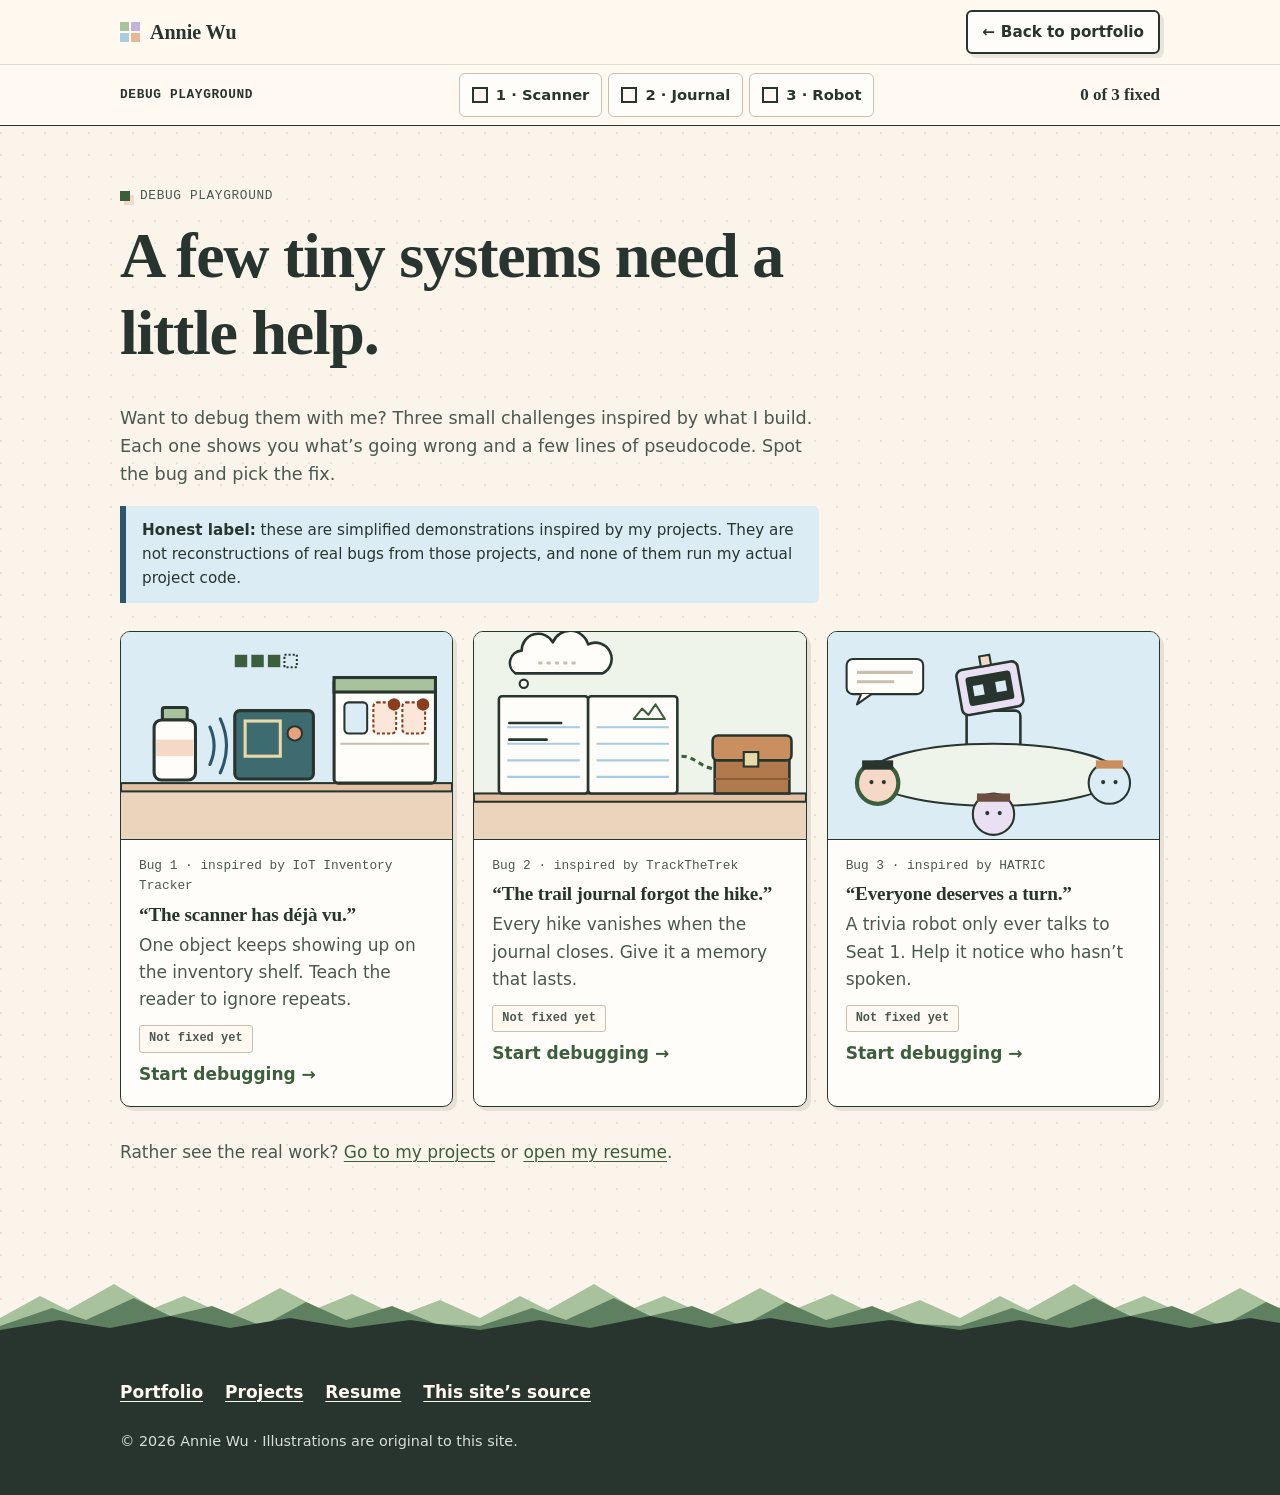
==== commit 97d0a049: "reformatted the user view of the debugging" ====
--- a/playground/index.html
+++ b/playground/index.html
@@ -7,7 +7,7 @@
   <meta name="description" content="Annie Wu's Debug Playground: three tiny interactive systems, inspired by her projects, that need a little help.">
   <meta name="theme-color" content="#FFF9F1">
   <link rel="icon" href="../assets/favicon.svg" type="image/svg+xml">
-  <link rel="stylesheet" href="../styles.css?v=20261107l">
+  <link rel="stylesheet" href="../styles.css?v=20261107u">
   <script>document.documentElement.classList.add('js');</script>
 </head>
 <body class="pg-page">
@@ -40,7 +40,7 @@
       <header class="pg-hub-head">
         <p class="section-kicker"><span class="block-dot" aria-hidden="true"></span>Debug Playground</p>
         <h1>A few tiny systems need a little help.</h1>
-        <p class="section-intro">Want to debug them with me? Three small challenges inspired by what I build. Each one starts with a flawed rule: change the rule, run it again, and watch what changes.</p>
+        <p class="section-intro">Want to debug them with me? Three small challenges inspired by what I build. Each one shows you what’s going wrong and a few lines of pseudocode. Spot the bug and pick the fix.</p>
         <p class="disclaimer"><strong>Honest label:</strong> these are simplified demonstrations inspired by my projects. They are not reconstructions of real bugs from those projects, and none of them run my actual project code.</p>
       </header>
       <ol class="pg-cards" aria-label="The three bugs">
@@ -89,6 +89,6 @@
     </div>
   </footer>
 
-  <script src="../script.js?v=20261107l" defer></script>
+  <script src="../script.js?v=20261107u" defer></script>
 </body>
 </html>
--- a/styles.css
+++ b/styles.css
@@ -334,7 +334,7 @@
   display: flex;
   align-items: center;
   justify-content: center;
-  width: 56px;
+  width: 40px;
   border: 3px solid var(--ink);
   border-radius: 4px 4px 2px 2px;
   color: var(--ink);
@@ -352,14 +352,14 @@
 .book::before { top: 14px; }
 .book::after { bottom: 14px; }
 .book-about { height: clamp(118px, 15vh, 156px); background: #E9B795; }
-.book-skills { height: clamp(110px, 14vh, 146px); width: 50px; background: #A9CDE0; }
+.book-skills { height: clamp(110px, 14vh, 146px); width: 36px; background: #A9CDE0; }
 .book-projects { height: clamp(128px, 16.5vh, 166px); background: #C3B2DC; }
-.book-resume { height: clamp(116px, 15vh, 154px); width: 52px; background: #A8C29E; }
+.book-resume { height: clamp(116px, 15vh, 154px); width: 38px; background: #A8C29E; }
 .book-label {
   writing-mode: vertical-rl;
   font-family: var(--font-mono);
   font-weight: 700;
-  font-size: .74rem;
+  font-size: .7rem;
   letter-spacing: .08em;
   text-transform: uppercase;
   white-space: nowrap;
@@ -369,7 +369,7 @@
 /* An unlabeled book leaning against the others */
 .book-lean {
   height: clamp(100px, 13vh, 138px);
-  width: 28px;
+  width: 20px;
   margin-left: clamp(20px, 2.7vh, 28px);
   background: #E9E1F3;
   transform-origin: bottom left;
@@ -397,17 +397,6 @@
 }
 .shelf-plank::before { left: 18px; }
 .shelf-plank::after { right: 18px; }
-.shelf-hint {
-  position: static;
-  max-width: 480px;
-  margin: 10px 0 0 auto;
-  padding-left: 2.5%;
-  font-family: var(--font-mono);
-  font-size: .72rem;
-  letter-spacing: .06em;
-  color: var(--ink-soft);
-}
-
 /* Window (now on the right) and the pinned sticky note */
 .room-right { position: relative; padding-top: clamp(12px, 6vh, 64px); margin-right: calc(-1 * clamp(0px, 1.8vw, 30px)); }
 .window-unit { position: relative; max-width: 480px; margin: 0 0 0 auto; }
@@ -482,7 +471,7 @@
 .desk-items { position: relative; max-width: var(--wrap); height: 100%; margin: 0 auto; }
 .desk-item { position: absolute; display: block; margin: 0; }
 .desk-item > svg { display: block; width: 100%; height: auto; }
-.item-breadboard { left: 3%; bottom: calc(var(--desk-h) * .16); width: calc(132px * var(--k)); }
+.item-breadboard { left: 6%; bottom: calc(var(--desk-h) * .16); width: calc(132px * var(--k)); z-index: 2; } /* sits on top of the loose parts */
 .item-breadboard > svg { rotate: -6deg; } /* a little askew */
 .item-computer {
   left: 2%;
@@ -581,7 +570,15 @@
   border: 3px solid var(--ink);
   border-radius: 6px 6px 2px 2px;
 }
-.item-parts { left: 15.4%; bottom: calc(var(--desk-h) * .04); width: calc(86px * var(--k)); }
+.item-parts { display: none; }
+/* Loose parts scattered at odd angles to the left of the breadboard */
+.part { z-index: 1; }
+.part-note     { left: 3.4%;  bottom: calc(var(--desk-h) * .34); width: calc(42px * var(--k)); rotate: -11deg; }
+.part-chip     { left: .5%;   bottom: calc(var(--desk-h) * .6);  width: calc(40px * var(--k)); rotate: -14deg; }
+.part-led-a    { left: 1.4%;  bottom: calc(var(--desk-h) * .14); width: calc(13px * var(--k)); rotate: -28deg; }
+.part-led-b    { left: 16%;   bottom: calc(var(--desk-h) * .07); width: calc(13px * var(--k)); rotate: 38deg; }
+.part-resistor { left: 3.6%;  bottom: calc(var(--desk-h) * .11); width: calc(44px * var(--k)); rotate: -33deg; }
+.part svg { filter: drop-shadow(1.5px 1.5px 0 rgba(40, 53, 47, .14)); }
 .item-keyboard { left: 24%; bottom: calc(var(--desk-h) * .14); width: calc(244px * var(--k)); }
 .item-mouse { left: 47.6%; bottom: calc(var(--desk-h) * .18); width: calc(46px * var(--k)); rotate: 8deg; }
 .mouse-cord { position: absolute; inset: 0; width: 100%; height: 100%; overflow: visible; pointer-events: none; }
@@ -622,6 +619,8 @@
   .hero { --k: .85; --desk-h: clamp(128px, 16vh, 166px); }
   .item-board { left: 79%; }
   .item-nameplate { left: 53.5%; }
+  .item-keyboard { left: 25.6%; }
+  .item-mouse { left: 49.6%; }
 }
 @media (max-width: 760px) {
   .hero { min-height: 0; }
@@ -633,7 +632,7 @@
 }
 @media (max-width: 560px) {
   .hero { --k: .72; --desk-h: 140px; }
-  .item-mouse, .item-board, .item-nameplate, .shelf-plant, .item-parts { display: none; }
+  .item-mouse, .item-board, .item-nameplate, .shelf-plant, .item-parts, .part { display: none; }
   .item-breadboard { left: 2%; }
   .item-keyboard { left: 49.5%; width: 49%; }
   .item-pup { left: 74%; }
@@ -641,11 +640,11 @@
   .item-computer { left: 1%; width: 71%; }
   .monitor-screen { font-size: .62rem; padding: 6px 8px 8px; }
   .shelf.shelf-sill { padding: 0 6px; }
-  .book { width: 40px; }
-  .book-skills, .book-resume { width: 38px; }
+  .book { width: 30px; }
+  .book-skills, .book-resume { width: 28px; }
   .book-about { height: 104px; } .book-skills { height: 96px; } .book-projects { height: 116px; } .book-resume { height: 102px; }
-  .book-lean { width: 22px; height: 88px; margin-left: 18px; }
-  .book-label { font-size: .6rem; letter-spacing: .06em; }
+  .book-lean { width: 16px; height: 88px; margin-left: 18px; }
+  .book-label { font-size: .56rem; letter-spacing: .05em; }
   .shelf-ball { width: 36px; margin-left: auto; }
 }
 
@@ -910,6 +909,327 @@
 @media (max-width: 860px) {
   .projects { grid-template-columns: 1fr; }
 }
+
+/* ---------- Project book ---------- */
+/* A hardcover book: closed it shows only the cover (centered); open it is a
+   two-page spread. Each leaf turns around the spine in 3D. */
+.pb {
+  --pb-cover: #A8C29E;
+  --pb-cover-dark: #8FAF86;
+  --pb-inset: 10px;           /* how far the paper sits inside the boards */
+  --pb-turn: .9s;
+  --pb-ease: cubic-bezier(.645, .045, .355, 1);
+  margin-top: 36px;
+  display: flex;
+  flex-direction: column;
+  align-items: center;
+  gap: 22px;
+}
+.pb-viewport { width: 100%; max-width: 900px; padding: 0 0 14px; }
+.pb-book {
+  position: relative;
+  width: 100%;
+  height: 480px;
+  perspective: 2400px;
+  perspective-origin: 50% 40%;
+  transition: transform var(--pb-turn) var(--pb-ease);
+  cursor: pointer;
+  outline: none;
+  -webkit-tap-highlight-color: transparent;
+}
+.pb-book:focus-visible .pb-board,
+.pb-book:focus-visible[data-open="false"] .pb-cover { outline: 3px solid var(--blue-deep); outline-offset: 6px; }
+@media (min-width: 641px) {
+  /* closed: slide the book so the cover sits in the middle */
+  .pb-book[data-open="false"] { transform: translateX(-25%); }
+}
+
+/* Back cover board, under the right-hand pages */
+.pb-board,
+.pb-thick {
+  position: absolute;
+  top: 0; bottom: 0; left: 50%; right: 0;
+  border: 2.5px solid var(--ink);
+  border-radius: 3px 12px 12px 3px;
+}
+.pb-board {
+  background: var(--pb-cover);
+  box-shadow: 8px 8px 0 rgba(40, 53, 47, .13);
+}
+/* Page block peeking out from under a closed cover */
+.pb-thick {
+  top: 5px; bottom: -7px; right: -7px; left: calc(50% + 4px);
+  background:
+    repeating-linear-gradient(0deg, var(--paper) 0 2px, var(--line-strong) 2px 3px);
+  box-shadow: 6px 6px 0 rgba(40, 53, 47, .13);
+  transition: opacity .3s ease;
+}
+.pb-book[data-open="true"] .pb-thick { opacity: 0; transition-delay: 0s; }
+.pb-book[data-open="false"] .pb-thick { opacity: 1; transition-delay: calc(var(--pb-turn) * .6); }
+.pb-book[data-open="false"] .pb-board { box-shadow: none; }
+
+/* Leaves: hinged on the spine (the middle of the book) */
+.pb-leaf,
+.pb-base {
+  position: absolute;
+  top: var(--pb-inset); bottom: var(--pb-inset);
+  left: 50%;
+  width: calc(50% - var(--pb-inset));
+}
+.pb-leaf {
+  transform-origin: left center;
+  transform-style: preserve-3d;
+  transition: transform var(--pb-turn) var(--pb-ease);
+}
+.pb-leaf.is-flipped { transform: rotateY(-180deg); }
+.pb-leaf-cover { top: 0; bottom: 0; width: 50%; }
+.pb-book.is-instant .pb-leaf,
+.pb-book.is-instant { transition: none; }
+
+.pb-face {
+  position: absolute;
+  inset: 0;
+  overflow: hidden;
+  backface-visibility: hidden;
+  -webkit-backface-visibility: hidden;
+}
+.pb-back { transform: rotateY(180deg); }
+
+/* Shading that sweeps across a page while it turns */
+.pb-face::after {
+  content: "";
+  position: absolute;
+  inset: 0;
+  pointer-events: none;
+  opacity: 0;
+}
+.pb-front::after { background: linear-gradient(90deg, rgba(40, 53, 47, .05), rgba(40, 53, 47, .28)); }
+.pb-back::after  { background: linear-gradient(270deg, rgba(40, 53, 47, .05), rgba(40, 53, 47, .28)); }
+.pb-leaf.is-turning .pb-face::after { animation: pb-shade var(--pb-turn) var(--pb-ease); }
+@keyframes pb-shade {
+  0%   { opacity: 0; }
+  50%  { opacity: 1; }
+  100% { opacity: 0; }
+}
+
+/* Paper pages, with a soft shadow in the gutter by the spine */
+.pb-paper {
+  background-color: var(--paper);
+  border: 1.5px solid var(--ink);
+}
+.pb-paper-right {
+  border-left: 0;
+  border-radius: 0 6px 6px 0;
+  background-image:
+    linear-gradient(90deg, rgba(40, 53, 47, .16), rgba(40, 53, 47, .04) 22px, transparent 48px),
+    repeating-linear-gradient(180deg, transparent 0 31px, rgba(43, 86, 110, .07) 31px 32px);
+}
+.pb-paper-left {
+  border-right: 0;
+  border-radius: 6px 0 0 6px;
+  background-image:
+    linear-gradient(270deg, rgba(40, 53, 47, .16), rgba(40, 53, 47, .04) 22px, transparent 48px),
+    repeating-linear-gradient(180deg, transparent 0 31px, rgba(43, 86, 110, .07) 31px 32px);
+}
+/* the last page shows the edges of the pages stacked under it */
+.pb-base { box-shadow: 1.5px 1.5px 0 var(--paper), 3px 3px 0 var(--line-strong), 4.5px 4.5px 0 var(--paper), 6px 6px 0 var(--line-strong); z-index: 0; }
+
+.pb-content {
+  height: 100%;
+  box-sizing: border-box;
+  padding: 26px 26px 20px 30px;
+  display: flex;
+  flex-direction: column;
+  overflow-y: auto;
+  scrollbar-width: thin;
+}
+.pb-paper-left .pb-content { padding: 26px 30px 20px 26px; }
+
+/* Front cover */
+.pb-cover {
+  display: flex;
+  flex-direction: column;
+  align-items: center;
+  justify-content: center;
+  gap: 26px;
+  padding: 28px 24px 28px 40px;
+  box-sizing: border-box;
+  border: 2.5px solid var(--ink);
+  border-radius: 3px 12px 12px 3px;
+  background:
+    /* hinge groove near the spine */
+    linear-gradient(90deg, rgba(40, 53, 47, .16) 0 14px, rgba(255, 255, 255, .35) 14px 16px, rgba(40, 53, 47, .14) 16px 18px, transparent 18px),
+    /* cloth texture */
+    repeating-linear-gradient(45deg, rgba(255, 255, 255, .06) 0 2px, transparent 2px 4px),
+    var(--pb-cover);
+}
+.pb-cover-plate {
+  min-width: 62%;
+  padding: 18px 22px 16px;
+  text-align: center;
+  background: var(--paper);
+  border: 2px solid var(--ink);
+  border-radius: 4px;
+  box-shadow: 4px 4px 0 rgba(40, 53, 47, .14);
+}
+.pb-cover-title {
+  margin: 0;
+  font-family: var(--font-serif);
+  font-size: clamp(1.6rem, 3.4vw, 2.1rem);
+  font-weight: 700;
+  line-height: 1.1;
+  color: var(--ink);
+}
+.pb-cover-rule {
+  display: block;
+  width: 70%;
+  height: 0;
+  margin: 10px auto 9px;
+  border-top: 2px solid var(--ink);
+}
+.pb-cover-year {
+  margin: 0;
+  font-family: var(--font-mono);
+  font-size: .82rem;
+  letter-spacing: .14em;
+  color: var(--ink-soft);
+}
+.pb-cover-art { width: 46%; max-width: 150px; height: auto; }
+/* a hint of the cover lifting when you point at the closed book */
+@media (hover: hover) {
+  .pb-book[data-open="false"]:hover .pb-leaf-cover:not(.is-turning) { transform: rotateY(-14deg); }
+}
+
+/* Inside of the front cover: board edge with an endpaper holding the contents */
+.pb-inside {
+  border: 2.5px solid var(--ink);
+  border-radius: 12px 3px 3px 12px;
+  background: var(--pb-cover-dark);
+}
+.pb-endpaper {
+  position: absolute;
+  top: calc(var(--pb-inset) - 2.5px); bottom: calc(var(--pb-inset) - 2.5px);
+  left: calc(var(--pb-inset) - 2.5px); right: -2.5px;
+  background-color: var(--paper);
+  border: 1.5px solid var(--ink);
+  border-right: 0;
+  border-radius: 6px 0 0 6px;
+  background-image: linear-gradient(270deg, rgba(40, 53, 47, .16), rgba(40, 53, 47, .04) 22px, transparent 48px);
+  box-shadow: -1.5px 1.5px 0 var(--paper), -3px 3px 0 var(--line-strong), -4.5px 4.5px 0 var(--paper), -6px 6px 0 var(--line-strong);
+}
+.pb-endpaper .pb-content { padding: 26px 30px 20px 26px; }
+.pb-toc { list-style: none; margin: 6px 0 0; padding: 0; display: grid; gap: 4px; }
+.pb-toc-link {
+  width: 100%;
+  display: flex;
+  align-items: baseline;
+  gap: 8px;
+  padding: 8px 4px;
+  font: inherit;
+  font-size: .95rem;
+  text-align: left;
+  color: var(--ink);
+  background: none;
+  border: 0;
+  border-radius: var(--radius-sm);
+  cursor: pointer;
+}
+.pb-toc-link:hover, .pb-toc-link:focus-visible { background: var(--sage); }
+.pb-toc-title { font-family: var(--font-serif); font-weight: 600; }
+.pb-toc-dots { flex: 1; min-width: 12px; border-bottom: 2px dotted var(--line-strong); transform: translateY(-4px); }
+.pb-toc-num { font-family: var(--font-mono); font-size: .78rem; color: var(--ink-soft); }
+
+/* End page */
+.pb-end { justify-content: center; align-items: center; text-align: center; gap: 10px; }
+.pb-end-title { margin: 0; font-family: var(--font-serif); font-size: 1.4rem; font-weight: 700; }
+.pb-end-text { margin: 0 0 6px; max-width: 26ch; color: var(--ink-soft); }
+
+/* Project page content */
+.pb-page-num {
+  font-family: var(--font-mono);
+  font-size: .68rem;
+  letter-spacing: .08em;
+  text-transform: uppercase;
+  color: var(--ink-soft);
+  margin: 0 0 10px;
+}
+.book-project-head {
+  display: flex;
+  justify-content: space-between;
+  align-items: flex-start;
+  gap: 6px;
+  margin-bottom: 3px;
+  flex-wrap: wrap;
+}
+.book-project-head h3 { margin: 0; font-size: 1.1rem; }
+.book-meta {
+  font-family: var(--font-mono);
+  font-size: .72rem;
+  color: var(--ink-soft);
+  margin: 0 0 12px;
+}
+.book-dl { margin: 0 0 10px; display: grid; gap: 8px; }
+.book-dl dt {
+  font-family: var(--font-mono);
+  font-size: .68rem;
+  text-transform: uppercase;
+  letter-spacing: .05em;
+  color: var(--ink-soft);
+  margin-bottom: 1px;
+}
+.book-dl dd { margin: 0; font-size: .88rem; line-height: 1.45; }
+.book-dl dd p { margin: 0; }
+.book-links {
+  margin: auto 0 0;
+  display: flex;
+  flex-wrap: wrap;
+  align-items: center;
+  gap: 7px 12px;
+  padding-top: 10px;
+  border-top: 1px dashed var(--line-strong);
+}
+
+.book-controls { display: flex; align-items: center; gap: 12px; }
+.book-btn {
+  width: 44px; height: 44px;
+  display: grid; place-items: center;
+  font: inherit; font-size: 1.1rem; font-weight: 700;
+  color: var(--ink);
+  background: var(--paper);
+  border: 2px solid var(--ink);
+  border-radius: var(--radius-sm);
+  box-shadow: var(--shadow-block);
+  cursor: pointer;
+  touch-action: manipulation;
+}
+.book-btn:hover { background: var(--sage); }
+.book-btn:active { transform: translate(2px,2px); box-shadow: 2px 2px 0 rgba(40,53,47,.10); }
+.book-btn:disabled { opacity: .4; cursor: default; }
+.book-btn:disabled:hover { background: var(--paper); }
+.book-indicator {
+  font-family: var(--font-mono);
+  font-size: .8rem;
+  color: var(--ink-soft);
+  min-width: 13em;
+  text-align: center;
+}
+
+/* Phones: the book is two screens wide and shows one page at a time */
+@media (max-width: 640px) {
+  .pb { --pb-inset: 8px; }
+  .pb-viewport { overflow: hidden; padding: 4px 10px 16px 0; margin-right: -10px; }
+  .pb-book { width: 200%; height: 540px; perspective: 1600px; transition: transform var(--pb-turn) var(--pb-ease), perspective-origin var(--pb-turn) var(--pb-ease); }
+  .pb-book[data-side="right"] { transform: translateX(-50%); perspective-origin: 75% 40%; }
+  .pb-book[data-side="left"]  { transform: none; perspective-origin: 25% 40%; }
+  .pb-content, .pb-paper-left .pb-content, .pb-endpaper .pb-content { padding: 22px 20px 18px; }
+  .pb-cover { padding-left: 34px; }
+  .book-indicator { min-width: 9em; }
+}
+@media (prefers-reduced-motion: reduce) {
+  .pb-book, .pb-leaf { transition: none; }
+  .pb-leaf.is-turning .pb-face::after { animation: none; }
+}
+
 
 /* ---------- Debug Playground cards (playground hub) ---------- */
 .pg-cards {
@@ -1092,80 +1412,143 @@
 .scenario-head h1 { font-size: clamp(1.9rem, 4.4vw, 2.8rem); margin-bottom: .35em; }
 .scenario-problem { max-width: 46em; color: var(--ink-soft); font-size: 1.08rem; }
 
-.scenario-grid {
+fieldset { border: 0; padding: 0; margin: 0; min-width: 0; }
+legend { font-weight: 700; margin-bottom: 8px; padding: 0; }
+
+/* ---------- Debug quiz: picture | code + multiple choice ---------- */
+/* Everything marked .quiz-bug shows before the fix, .quiz-fix after it. */
+[data-scenario]:not(.is-fixed) .quiz-fix,
+[data-scenario].is-fixed .quiz-bug { display: none !important; }
+[data-scenario].is-fixed .quiz-fix { animation: quiz-pop .45s ease; }
+@keyframes quiz-pop { from { opacity: 0; } }
+
+.quiz-grid {
   display: grid;
-  grid-template-columns: minmax(0, .8fr) minmax(0, 1.2fr);
-  grid-template-rows: auto 1fr;
-  grid-template-areas: "run out" "rule out";
-  gap: 18px clamp(20px, 3vw, 36px);
+  grid-template-columns: minmax(0, 1.1fr) minmax(0, .9fr);
+  gap: 20px clamp(20px, 3vw, 36px);
   margin-top: 20px;
   align-items: start;
 }
-/* DOM order is: run controls → picture/results → rule choice, so on a phone
-   the result appears right under the buttons that change it. */
-.controls-run { grid-area: run; }
-.controls-rule { grid-area: rule; }
-.scenario-output { grid-area: out; display: grid; gap: 14px; min-width: 0; }
-.scenario-controls { display: grid; gap: 18px; align-content: start; }
-.scenario-controls > .btn-ghost { justify-self: start; }
-
-fieldset { border: 0; padding: 0; margin: 0; min-width: 0; }
-legend { font-weight: 700; margin-bottom: 8px; padding: 0; }
-.legend-note { font-weight: 400; color: var(--ink-soft); font-size: .9em; }
-
-.radio-list, .check-list { display: grid; gap: 8px; }
-.radio, .check {
-  display: flex;
+.quiz-scene { display: grid; gap: 12px; min-width: 0; }
+.quiz-panel { display: grid; gap: 16px; min-width: 0; }
+.quiz-panel > .btn-ghost { justify-self: start; }
+.quiz-panel > [hidden] { display: none; }
+
+/* the pseudocode card */
+.code-card {
+  border: 1.5px solid var(--ink);
+  border-radius: var(--radius);
+  overflow: hidden;
+  background: #22302A;
+}
+.code-card-head {
+  margin: 0;
+  display: flex;
+  justify-content: space-between;
   gap: 10px;
-  align-items: flex-start;
-  padding: 10px 12px;
+  padding: 7px 12px;
+  font-family: var(--font-mono);
+  font-size: .72rem;
+  letter-spacing: .04em;
+  color: #C9D6CC;
+  background: #28352F;
+  border-bottom: 1px solid rgba(255, 255, 255, .12);
+}
+[data-scenario]:not(.is-fixed) [data-code-title] { color: #F2B79A; }
+[data-scenario].is-fixed [data-code-title] { color: #A8DDA0; }
+.code {
+  margin: 0;
+  padding: 10px 0 12px;
+  font-family: var(--font-mono);
+  font-size: .84rem;
+  line-height: 1.6;
+  color: #E7EFE6;
+  background: none;
+  overflow-x: auto;
+  counter-reset: ln;
+}
+.code code { display: block; padding: 0; margin: 0; font: inherit; color: inherit; background: none; border: 0; border-radius: 0; }
+.code .ln {
+  display: block;
+  min-height: 1.6em;
+  padding: 0 14px 0 3.2em;
+  position: relative;
+  white-space: pre;
+}
+.code .ln::before {
+  counter-increment: ln;
+  content: counter(ln);
+  position: absolute;
+  left: 0; width: 2.2em;
+  text-align: right;
+  color: #6F8277;
+}
+.code .cmt { color: #8FA597; }
+.code .ln.is-bug { background: rgba(232, 120, 90, .22); box-shadow: inset 3px 0 0 #E8785A; }
+.code .ln.is-bug::after {
+  content: "← bug";
+  margin-left: 10px;
+  font-size: .78em;
+  color: #F2B79A;
+}
+.code .ln.is-new { background: rgba(127, 199, 122, .2); box-shadow: inset 3px 0 0 #7FC77A; }
+.code .ln.is-new::before { content: "+"; color: #A8DDA0; }
+
+/* the multiple choice */
+.quiz legend { font-family: var(--font-serif); font-size: 1.2rem; margin-bottom: 10px; }
+.quiz-options { display: grid; gap: 8px; }
+.quiz-option {
+  display: flex;
+  align-items: center;
+  gap: 12px;
+  width: 100%;
+  min-height: 48px;
+  padding: 10px 14px;
+  font: inherit;
+  font-size: .97rem;
+  line-height: 1.35;
+  text-align: left;
+  color: var(--ink);
+  background: var(--paper);
   border: 1.5px solid var(--line-strong);
   border-radius: var(--radius-sm);
+  cursor: pointer;
+  counter-increment: opt;
+  transition: border-color .15s ease, background .15s ease, transform .15s ease;
+  touch-action: manipulation;
+}
+.quiz-options { counter-reset: opt; }
+.quiz-option::before {
+  content: counter(opt, upper-alpha);
+  flex: none;
+  display: grid; place-items: center;
+  width: 28px; height: 28px;
+  font-family: var(--font-mono);
+  font-weight: 700;
+  font-size: .85rem;
+  border: 1.5px solid var(--ink);
+  border-radius: 4px;
   background: var(--cream);
-  cursor: pointer;
-  min-height: 44px;
-}
-.radio:has(input:checked), .check:has(input:checked) { border-color: var(--ink); background: var(--sage); }
-.radio:has(input:disabled) { opacity: .6; cursor: not-allowed; }
-.radio input, .check input {
-  width: 20px; height: 20px; margin: 2px 0 0; flex: none;
-  accent-color: var(--sage-deep);
-}
-.radio span, .check span { display: grid; }
-.radio small, .check small { color: var(--ink-soft); font-size: .88rem; line-height: 1.4; }
-.tag-options { grid-template-columns: 1fr; }
-.tag-options .radio { padding: 8px 10px; }
-.tag-options .radio small { font-family: var(--font-mono); font-size: .75rem; }
-
-.control-row { display: flex; flex-wrap: wrap; gap: 10px; }
+}
+.quiz-option:hover:not(:disabled) { border-color: var(--ink); background: var(--sage); transform: translateX(2px); }
+.quiz-option:disabled { cursor: default; }
+.quiz-option.is-wrong { color: var(--warn); background: var(--warn-bg); border-color: rgba(138, 61, 31, .45); text-decoration: line-through; text-decoration-thickness: 1px; }
+.quiz-option.is-wrong::before { content: "✗"; background: var(--warn-bg); border-color: var(--warn); }
+.quiz-option.is-right { color: var(--ok); background: var(--ok-bg); border-color: var(--ok); font-weight: 600; }
+.quiz-option.is-right::before { content: "✓"; background: var(--ok); color: var(--paper); border-color: var(--ok); }
+[data-scenario].is-fixed .quiz-option:disabled:not(.is-right):not(.is-wrong) { opacity: .5; }
 
 .feedback {
-  margin: 0;
-  padding: 12px 16px;
+  padding: 12px 14px;
   border-radius: var(--radius-sm);
+  border: 1.5px solid transparent;
   font-weight: 600;
-  border: 1.5px solid transparent;
 }
 .feedback:empty { display: none; }
 .feedback.is-bug { background: var(--warn-bg); color: var(--warn); border-color: rgba(138, 61, 31, .35); }
 .feedback.is-fixed { background: var(--ok-bg); color: var(--ok); border-color: rgba(47, 107, 58, .45); }
-.feedback.is-info { background: var(--blue); color: var(--blue-deep); border-color: rgba(43, 86, 110, .3); }
 .feedback .fb-title { display: block; font-family: var(--font-serif); font-size: 1.1rem; }
 .feedback .fb-detail { display: block; font-weight: 400; color: var(--ink); margin-top: 2px; }
-
-.compare:empty { display: none; }
-.compare {
-  border: 1.5px dashed var(--line-strong);
-  border-radius: var(--radius-sm);
-  padding: 10px 14px;
-  font-size: .92rem;
-  background: var(--cream);
-}
-.compare-title { margin: 0 0 6px; font-size: .8rem; font-family: var(--font-mono); font-weight: 600; text-transform: uppercase; letter-spacing: .05em; color: var(--ink-soft); }
-.compare table { width: 100%; border-collapse: collapse; }
-.compare th, .compare td { text-align: left; padding: 4px 6px; border-top: 1px solid var(--line); vertical-align: top; }
-.compare th { font-weight: 600; }
-.compare .is-current th::after { content: " ← now"; font-weight: 400; color: var(--ink-soft); font-size: .85em; }
 
 .explain-section {
   margin-top: 28px;
@@ -1186,77 +1569,48 @@
   background: var(--blue);
 }
 .scene { width: 100%; height: auto; display: block; }
-.scene-caption { padding: 8px 14px; background: var(--paper); border-top: 1.5px solid var(--ink); font-size: .92rem; }
+.scene-caption { padding: 8px 14px; background: var(--paper); border-top: 1.5px solid var(--ink); font-size: .95rem; font-weight: 600; }
+[data-scenario]:not(.is-fixed) .scene-caption { color: var(--warn); }
+[data-scenario].is-fixed .scene-caption { color: var(--ok); }
 .scene-label { font-family: var(--font-mono); font-size: 12px; letter-spacing: .06em; fill: #4A5850; }
 .scene-label-dark { fill: #28352F; font-weight: 700; }
 .scene-tag { font-family: var(--font-mono); font-size: 11px; fill: #28352F; }
 .scene-readout { font-family: var(--font-mono); font-size: 12px; letter-spacing: .08em; fill: #DCECF4; }
 
 /* Scanner scene */
-.scan-item { transform-box: view-box; }
-.scan-item.is-scanning { animation: scan-nudge .45s ease; }
-@keyframes scan-nudge { 40% { transform: translateX(26px); } 100% { transform: translateX(0); } }
-.scan-waves { opacity: 0; }
-.scan-waves.is-on { animation: waves .6s ease; }
-.scan-waves.is-static-on { opacity: 1; }
-@keyframes waves { 0% { opacity: 0; } 30% { opacity: 1; } 100% { opacity: 0; } }
-.tape-ok rect { fill: #3B5E3D; }
-.tape-ignored rect { fill: #FFF9F1; stroke: #84442A; stroke-width: 2; }
-.tape-ignored path { stroke: #84442A; stroke-width: 2; }
-.tape-break { stroke: #28352F; stroke-width: 2; stroke-dasharray: 3 3; }
+.tape-chip rect { fill: #3B5E3D; }
+.tape-chip text { font-family: var(--font-mono); font-size: 10px; font-weight: 700; fill: #FFF9F1; }
+[data-scenario].is-fixed .tape-chip + .tape-chip rect { fill: #FFF9F1; stroke: #84442A; stroke-width: 1.5; stroke-dasharray: 3 2; }
+[data-scenario].is-fixed .tape-chip + .tape-chip text { fill: #84442A; }
 .shelf-slot { fill: #FFF9F1; stroke: #DCE8D6; stroke-width: 1.5; }
 .shelf-item.is-dupe .shelf-slot { fill: #FBE7DA; stroke: #8A3D1F; stroke-dasharray: 3 2; stroke-width: 2; }
-.dupe-badge { fill: #8A3D1F; }
-.dupe-mark { font-family: var(--font-sans); font-weight: 800; font-size: 11px; fill: #FFF9F1; }
-.shelf-item { animation: drop-in .3s ease; }
-@keyframes drop-in { from { opacity: 0; transform: translateY(-8px); } }
-.shelf-item { transform-box: fill-box; }
-.counts { display: flex; flex-wrap: wrap; gap: 8px 20px; }
-.counts p { margin: 0; display: flex; align-items: center; gap: 8px; font-weight: 600; }
 
 /* Journal scene */
 .cloud-text { font-family: var(--font-mono); font-size: 13px; fill: #28352F; }
-.cloud-dots rect { fill: #A8C29E; stroke: #28352F; stroke-width: 1; }
-.mem-cloud { transition: opacity .4s ease; }
-.journal-scene.is-poof .mem-cloud { opacity: .25; }
 .page-heading { font-family: var(--font-serif); font-weight: 700; font-size: 15px; fill: #28352F; }
 .page-entry { font-family: var(--font-serif); font-style: italic; font-size: 13px; fill: #28352F; }
 .page-km { font-family: var(--font-mono); font-size: 10px; fill: #4A5850; }
 .page-empty { font-family: var(--font-serif); font-style: italic; font-size: 13px; fill: #4A5850; }
-.journal-cover-g {
-  transform-box: fill-box;
-  transform-origin: left center;
-  transform: scaleX(0);
-  opacity: 0;
-  transition: transform .4s ease, opacity .2s ease;
-}
-.journal-scene.is-closed .journal-cover-g { transform: scaleX(1); opacity: 1; }
-.cover-title { font-family: var(--font-mono); font-weight: 700; font-size: 12px; letter-spacing: .1em; fill: #28352F; }
-.cover-sub { font-family: var(--font-mono); font-size: 10px; fill: #4A5850; }
 .pipe { fill: none; stroke: #C9BFAF; stroke-width: 3; stroke-dasharray: 5 5; }
 .pipe-head { fill: #C9BFAF; }
 .pipe-label { font-family: var(--font-mono); font-size: 11px; fill: #84442A; }
-.journal-scene.is-persistent .pipe { stroke: #3B5E3D; stroke-dasharray: none; }
-.journal-scene.is-persistent .pipe-head { fill: #3B5E3D; }
-.journal-scene.is-persistent .pipe-label { fill: #3B5E3D; font-weight: 700; }
-.journal-scene.is-persistent .pipe-x { display: none; }
+[data-scenario].is-fixed .pipe { stroke: #3B5E3D; stroke-dasharray: none; }
+[data-scenario].is-fixed .pipe-head { fill: #3B5E3D; }
+[data-scenario].is-fixed .pipe-label { fill: #3B5E3D; font-weight: 700; }
 .chest-count { font-family: var(--font-mono); font-size: 13px; font-weight: 700; fill: #28352F; }
-.chest-lock { display: none; }
-.journal-scene.is-blocked .chest-lock { display: inline; }
 .note-text { font-family: var(--font-mono); font-size: 12px; font-weight: 700; fill: #28352F; }
 .note-kicker { font-family: var(--font-mono); font-size: 10px; letter-spacing: .1em; fill: #4A5850; }
-.journal-state.is-closed { color: var(--warn); }
 
 /* Robot scene */
 .table-scene { background: var(--blue); }
 .robot-scene { max-width: 520px; margin: 0 auto; overflow: visible; }
 .seat-label { font-family: var(--font-mono); font-size: 14px; fill: var(--ink); }
-.seat { transition: opacity .2s ease; }
-.seat.is-away { opacity: .3; }
-.seat.is-picked circle:first-child { stroke-width: 4; stroke: var(--sage-deep); }
-.seat.is-empty-picked circle:first-child { stroke-dasharray: 4 4; stroke-width: 3; stroke: var(--warn); }
-.robot-head { transition: transform .3s ease; transform-box: fill-box; transform-origin: 50% 100%; }
-[data-robot-eyes] { transition: transform .3s ease; }
+[data-scenario="robot"]:not(.is-fixed) [data-seat="0"] > circle:first-child,
+[data-scenario="robot"].is-fixed [data-seat="2"] > circle:first-child { stroke-width: 4; stroke: var(--sage-deep); }
+.robot-head { transition: transform .4s ease; transform-box: fill-box; transform-origin: 50% 100%; transform: rotate(-12deg); }
+.robot-eyes { transition: transform .4s ease; transform: translateX(-6px); }
+[data-scenario].is-fixed .robot-head { transform: rotate(12deg); }
+[data-scenario].is-fixed .robot-eyes { transform: translateX(6px); }
 .speech {
   position: relative;
   background: var(--paper);
@@ -1265,7 +1619,6 @@
   padding: 10px 14px;
   margin: 0 14px 14px;
   font-size: .98rem;
-  min-height: 3.2em;
 }
 .speech::before { /* bubble tail pointing up at the robot */
   content: "";
@@ -1277,104 +1630,22 @@
   border-top: 1.5px solid var(--ink);
   transform: translateX(-50%) rotate(45deg);
 }
+.turn-bars-title { margin: 4px 0 0; font-family: var(--font-mono); font-size: .75rem; letter-spacing: .05em; text-transform: uppercase; color: var(--ink-soft); }
 .turn-bars { list-style: none; padding: 0; margin: 0; display: grid; gap: 8px; }
 .turn-bars li { display: grid; grid-template-columns: 8.5em 1fr 2.5em; gap: 10px; align-items: center; font-size: .92rem; }
 .turn-bars .bar { height: 14px; background: var(--cream); border: 1.5px solid var(--ink); border-radius: 2px; overflow: hidden; }
-.turn-bars .bar i { display: block; height: 100%; background: repeating-linear-gradient(90deg, #A8C29E 0 10px, #95B48A 10px 12px); transition: width .25s ease; }
+.turn-bars .bar i { display: block; height: 100%; background: repeating-linear-gradient(90deg, #A8C29E 0 10px, #95B48A 10px 12px); }
 .turn-bars .num { font-family: var(--font-mono); text-align: right; }
-.turn-bars .is-away-row { color: var(--ink-soft); }
-
-/* Text logs, tucked under the pictures */
-.log-details { border: 1.5px dashed var(--line-strong); border-radius: var(--radius-sm); padding: 0 14px; background: var(--cream); }
-.log-details summary { cursor: pointer; font-weight: 600; min-height: 44px; display: flex; align-items: center; }
-.log-details[open] { padding-bottom: 12px; }
-.split-logs { display: grid; grid-template-columns: 1fr 1fr; gap: 12px; }
-.log {
-  border: 1.5px solid var(--ink);
-  border-radius: var(--radius-sm);
-  background: var(--paper);
-  padding: 10px 12px;
-  min-width: 0;
-}
-.log .log-title { margin: 0; font-size: 1rem; font-family: var(--font-sans); }
-.log-hint { font-size: .8rem; color: var(--ink-soft); margin: 0 0 6px; }
-.count {
-  font-family: var(--font-mono);
-  font-size: .85rem;
-  background: var(--ink);
-  color: var(--cream);
-  padding: 1px 8px;
-  border-radius: 3px;
-  min-width: 2em;
-  text-align: center;
-}
-.log-list {
-  list-style: none;
-  padding: 0;
-  margin: 0;
-  max-height: 240px;
-  overflow-y: auto;
-  font-size: .78rem;
-  display: grid;
-  gap: 3px;
-  align-content: start;
-}
-.log-list li { padding: 4px 6px; border-radius: 3px; background: var(--cream); border: 1px solid var(--line); overflow-wrap: anywhere; }
-.log-list li.ok { border-left: 4px solid var(--sage-deep); }
-.log-list li.ignored { border-left: 4px solid var(--peach-deep); color: var(--ink-soft); }
-.log-list li.dupe { background: var(--warn-bg); border-left: 4px solid var(--warn); }
-.log-list .log-empty { background: transparent; border: 0; color: var(--ink-soft); font-family: var(--font-sans); }
-.log-list .verdict { display: block; font-size: .95em; }
-.journal-list { margin: 0; padding-left: 1.4em; }
-.journal-list .log-empty { list-style: none; margin-left: -1.4em; color: var(--ink-soft); font-style: italic; }
-.journal-list .km { font-family: var(--font-mono); font-size: .85rem; color: var(--ink-soft); margin-left: .6em; }
-.storage-pre {
-  margin: 0;
-  background: var(--ink);
-  color: var(--blue);
-  padding: 10px 12px;
-  border-radius: var(--radius-sm);
-  font-size: .76rem;
-  white-space: pre-wrap;
-  overflow-wrap: anywhere;
-  max-height: 200px;
-  overflow-y: auto;
-}
-
-/* Journal form */
-.field { display: grid; gap: 4px; margin-bottom: 10px; }
-.field span { font-weight: 600; font-size: .95rem; }
-.field input {
-  font: inherit;
-  padding: 10px 12px;
-  min-height: 46px;
-  border: 1.5px solid var(--ink);
-  border-radius: var(--radius-sm);
-  background: var(--paper);
-  color: var(--ink);
-  width: 100%;
-}
-.field-small input { max-width: 10em; }
-.field-error { color: var(--warn); font-weight: 600; font-size: .92rem; margin: 0 0 10px; }
-.storage-warning {
-  margin: 10px 0 0;
-  font-size: .9rem;
-  background: var(--warn-bg);
-  color: var(--warn);
-  padding: 8px 12px;
-  border-radius: var(--radius-sm);
-}
 
 @media (max-width: 900px) {
-  .scenario-grid { grid-template-columns: 1fr; grid-template-rows: auto; grid-template-areas: "run" "out" "rule"; }
+  .quiz-grid { grid-template-columns: 1fr; }
 }
 @media (max-width: 520px) {
-  .split-logs { grid-template-columns: 1fr; }
   .turn-bars li { grid-template-columns: 7em 1fr 2em; }
-  .control-row .btn { flex: 1 1 auto; }
   .scenario { padding: 18px 14px; }
+  .code { font-size: .78rem; }
   /* Let the pictures use the full phone width so their labels stay readable. */
-  .scenario-output .scene-frame {
+  .quiz-scene .scene-frame {
     margin-left: calc(-15px - var(--gutter));
     margin-right: calc(-15px - var(--gutter));
     border-radius: 0;
@@ -1384,8 +1655,33 @@
 }
 
 /* ---------- Experience ---------- */
-.timeline { list-style: none; padding: 0; margin: 32px 0 0; display: grid; gap: 20px; }
-.role { display: grid; grid-template-columns: 11em 1fr; gap: 24px; align-items: start; }
+.timeline { position: relative; list-style: none; padding: 0 0 0 48px; margin: 32px 0 0; display: grid; gap: 36px; }
+.timeline::before { /* the line down the left */
+  content: "";
+  position: absolute;
+  left: 14px; top: 10px; bottom: 10px;
+  width: 3px;
+  background: var(--line-strong);
+  border-radius: 2px;
+}
+.role { position: relative; display: grid; grid-template-columns: 11em 1fr; gap: 24px; align-items: start; }
+.role::before { /* the marker on the line */
+  content: "";
+  position: absolute;
+  left: -42px; top: 22px;
+  width: 16px; height: 16px;
+  background: var(--cream);
+  border: 3px solid var(--ink);
+  border-radius: 3px;
+}
+/* With JS: one entry in focus (nearest the middle of the screen), the rest greyed out.
+   Hovering or focusing a greyed entry brings it back. */
+.timeline.is-enhanced .role { opacity: .45; filter: grayscale(1); transition: opacity .35s ease, filter .35s ease, transform .35s ease; }
+.timeline.is-enhanced .role.is-active,
+.timeline.is-enhanced .role:hover,
+.timeline.is-enhanced .role:focus-within { opacity: 1; filter: none; }
+.timeline.is-enhanced .role.is-active { transform: translateX(4px); }
+.timeline.is-enhanced .role.is-active::before { background: var(--sage-deep); box-shadow: 0 0 0 5px rgba(59, 94, 61, .18); }
 .role-when {
   font-family: var(--font-mono);
   font-size: .85rem;
@@ -1831,12 +2127,12 @@
     transition-duration: .001ms !important;
   }
   .btn:active { transform: none; }
-  .scan-item.is-scanning, .scan-waves.is-on, .shelf-item { animation: none !important; }
   .pg-card:hover { transform: none; }
   .debug-bang, .debug-bang::after, .debug-bang > span { animation: none !important; }
   .qa-toast { transition: none; transform: none; }
   .qa-bang, .qa-bang::after, .qa-bang > span { animation: none !important; transition: none; }
   .flip-inner { transition: none; }
+  .timeline.is-enhanced .role { transition: none; transform: none; }
   .desk-bug *, .desk-bug { animation: none !important; }
   .term-cursor { animation: none; }
   .catch-check, .jar-bug.is-new, .jar-bug.is-escaping { animation: none; }
